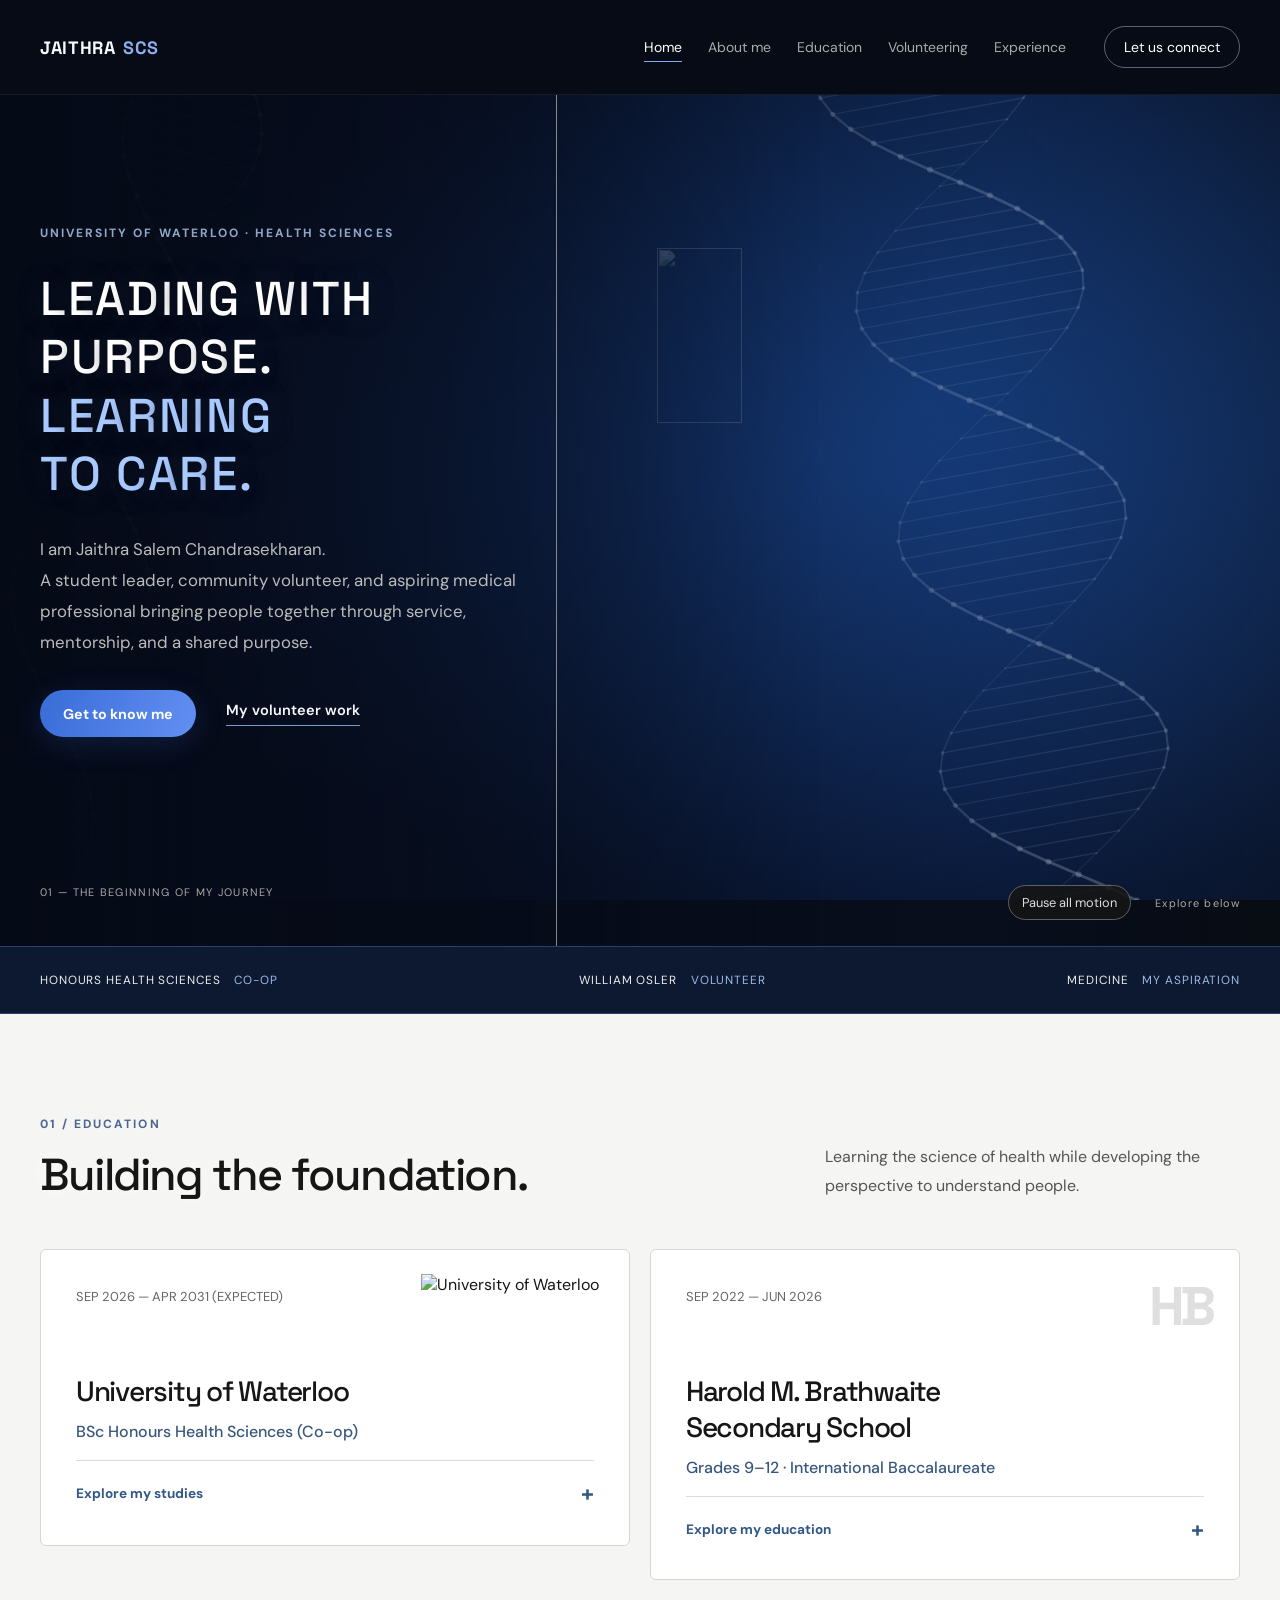
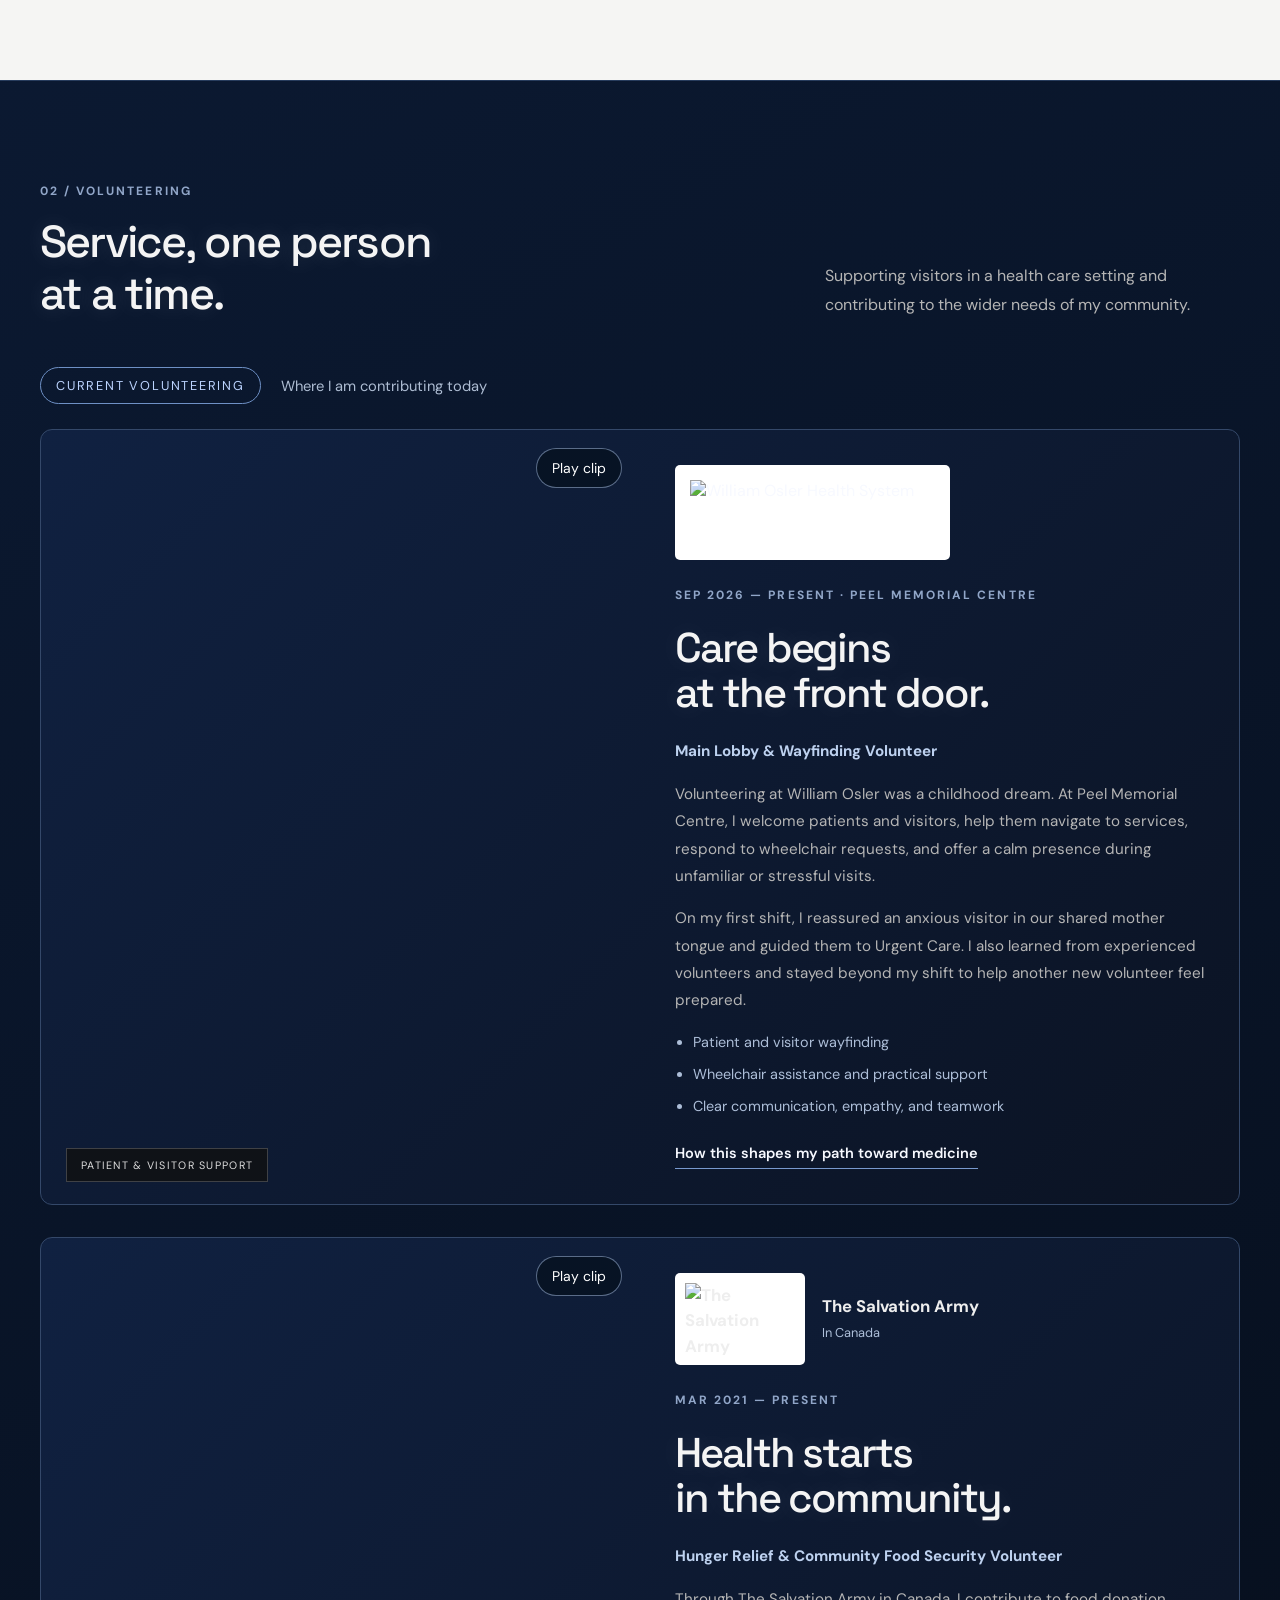
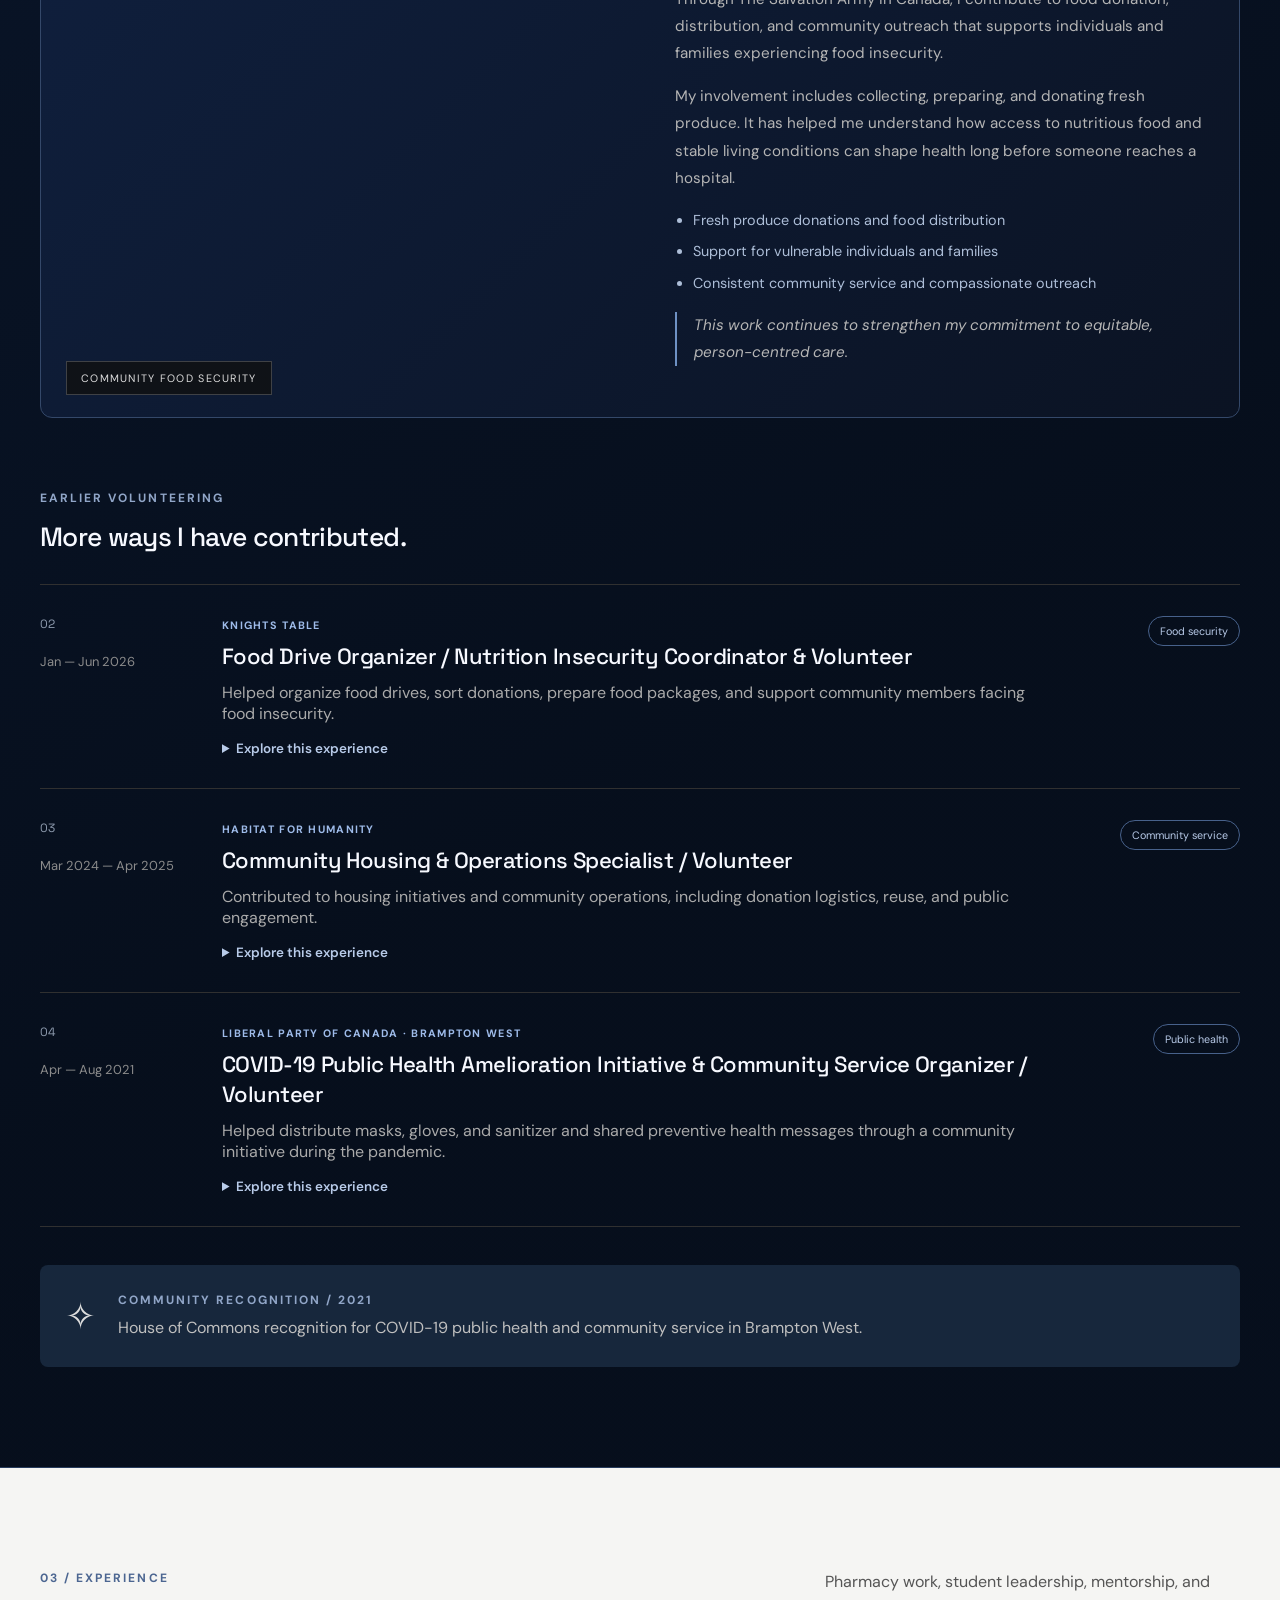
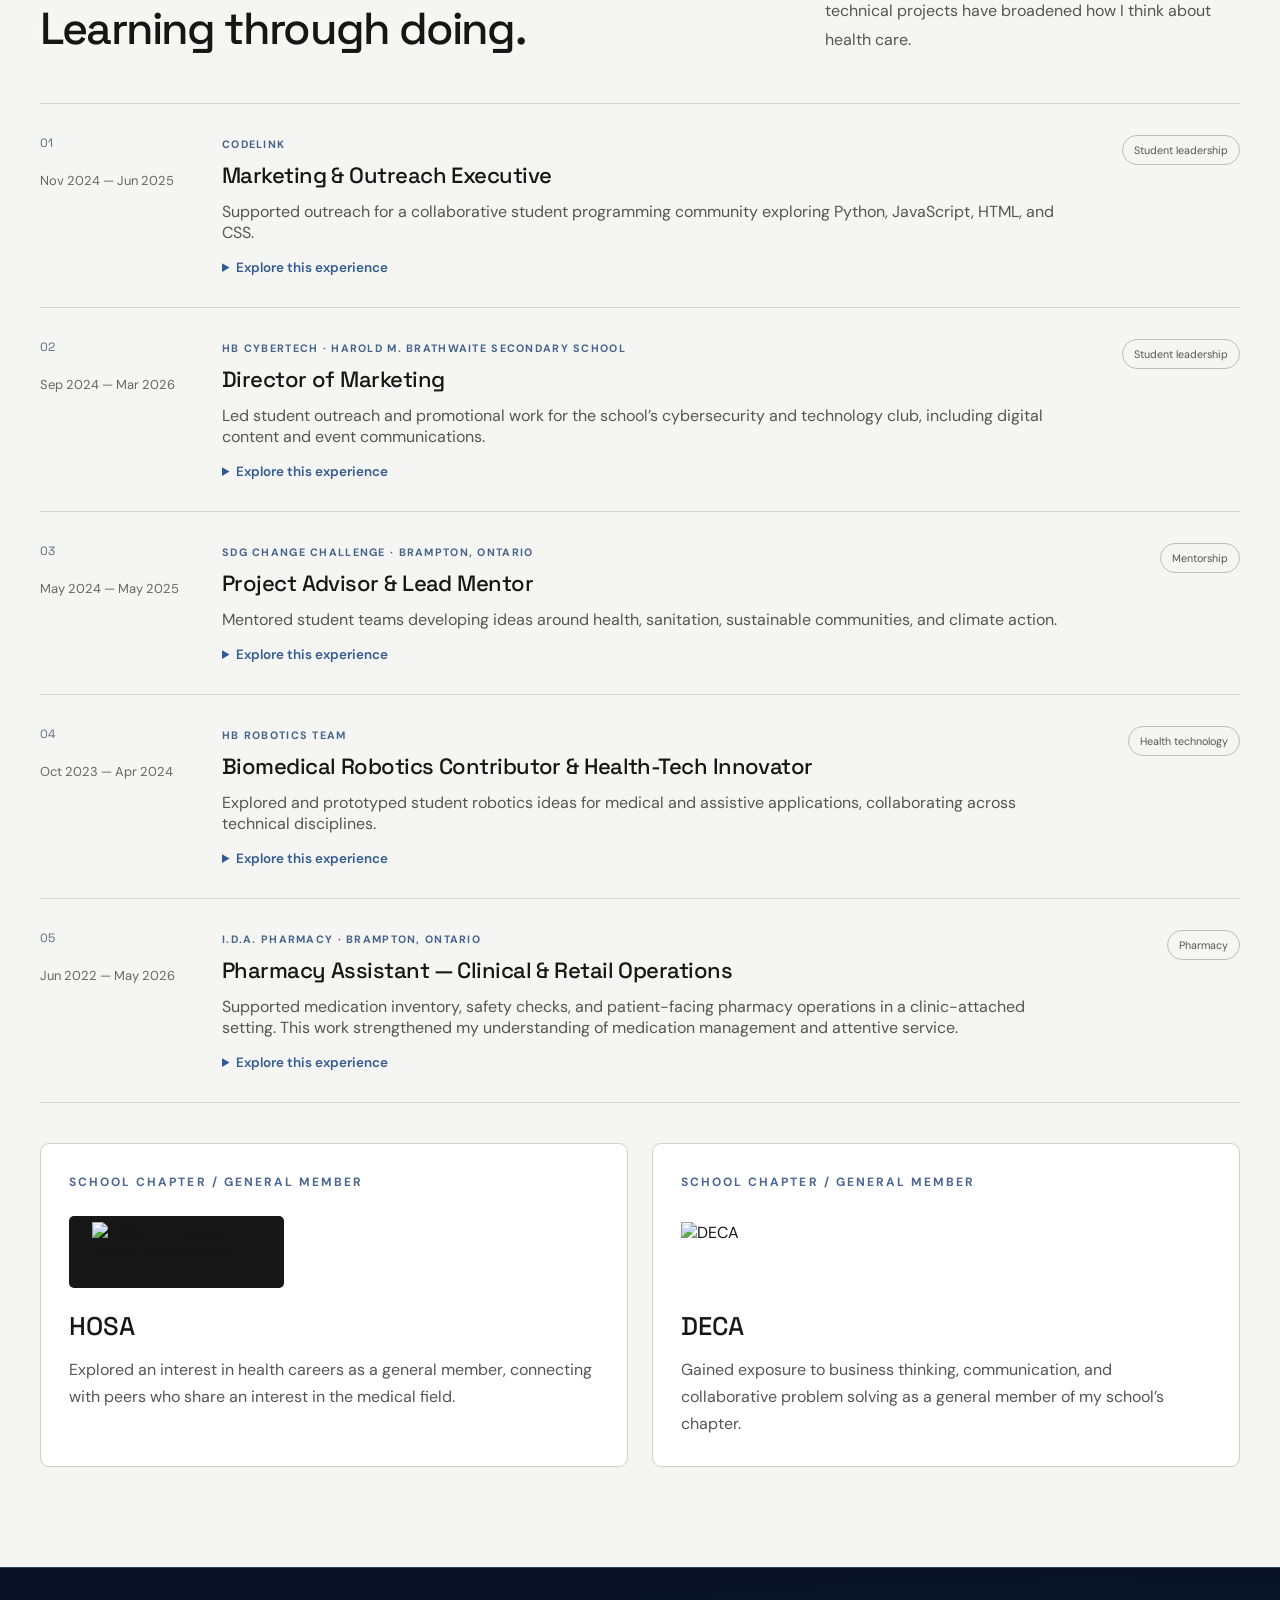
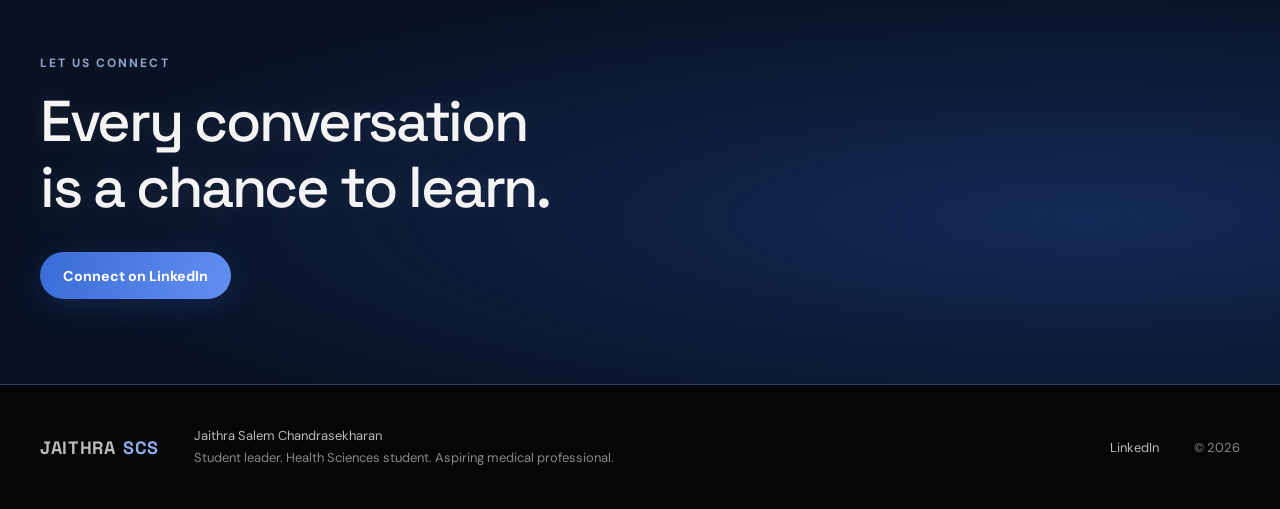
==== index.html @ be534ac9 "Add files via upload" ====
<!doctype html><html lang="en"><head><meta charset="utf-8"><meta name="viewport" content="width=device-width,initial-scale=1"><title>Jaithra Salem Chandrasekharan | A future in medicine</title><meta name="description" content="Explore Jaithra’s education, volunteering, pharmacy work, and journey toward medicine."><link rel="preconnect" href="https://fonts.googleapis.com"><link rel="preconnect" href="https://fonts.gstatic.com" crossorigin><link href="https://fonts.googleapis.com/css2?family=DM+Sans:wght@400;500;600;700&family=Space+Grotesk:wght@400;500;600;700&display=swap" rel="stylesheet"><link rel="stylesheet" href="./styles.css"><link rel="icon" type="image/svg+xml" href="./favicon.svg"><script src="./site.js" defer></script></head><body><header class="header"><div class="shell header-inner"><a class="brand" href="./" aria-label="Jaithra home">JAITHRA <span>SCS</span></a><button class="menu-toggle" aria-label="Open navigation" aria-expanded="false" aria-controls="navigation">Menu</button><nav id="navigation" aria-label="Main navigation"><a aria-current=page href="./">Home</a><a  href="./about/">About me</a><a  href="./#education">Education</a><a  href="./#volunteering">Volunteering</a><a  href="./#experience">Experience</a><a class="nav-contact" href="https://www.linkedin.com/in/jaithra-scs-559229170/" target="_blank" rel="noopener noreferrer">Let us connect</a></nav></div></header>
<canvas class="cinema-canvas" aria-hidden="true"></canvas><main><section class="hero"><div class="medical-float-field" aria-hidden="true"><span class="medical-object med-stethoscope"></span><span class="medical-object med-syringe"></span><span class="medical-object med-heart"></span><span class="medical-object med-scissors"></span></div><div class="protein-field" aria-hidden="true"><img class="protein p1" src="./assets/protein.png" alt=""><img class="protein p2" src="./assets/protein.png" alt=""><img class="protein p3" src="./assets/protein.png" alt=""><img class="protein p4" src="./assets/protein.png" alt=""><img class="protein p5" src="./assets/protein.png" alt=""><img class="protein cell c1" src="./assets/cell.png" alt=""><img class="protein cell c2" src="./assets/cell.png" alt=""><img class="protein small-dna d1" src="./assets/dna.png" alt=""></div><div class="biology-constellation" aria-hidden="true"><img class="bio-cell" src="./assets/cell.png" alt=""><img class="bio-protein" src="./assets/protein.png" alt=""><img class="bio-dna" src="./assets/dna.png" alt=""></div><div class="hero-glow" aria-hidden="true"></div><div class="shell hero-grid"><div class="hero-copy"><p class="eyebrow">UNIVERSITY OF WATERLOO · HEALTH SCIENCES</p><h1 class="type-title">LEADING WITH<br>PURPOSE.<br><span>LEARNING<br>TO CARE.</span></h1><p class="intro">I am Jaithra Salem Chandrasekharan.<br>A student leader, community volunteer, and aspiring medical professional bringing people together through service, mentorship, and a shared purpose.</p><div class="actions"><a class="button primary" href="./about/">Get to know me</a><a class="text-link" href="#volunteering">My volunteer work</a></div></div><div class="hero-image circular-dna"><img src="./assets/dna-ring.png" alt="" aria-hidden="true" width="1536" height="1536"><span class="art-label">THE SCIENCE OF LIFE / THE PURPOSE OF CARE</span></div></div><div class="shell hero-bottom"><span>01 — THE BEGINNING OF MY JOURNEY</span><div class="hero-controls"><button class="motion-toggle" type="button" aria-pressed="false">Pause all motion</button><a href="#education">Explore below</a></div></div></section>
<section class="identity-strip"><div class="shell"><span>HONOURS HEALTH SCIENCES <b>CO-OP</b></span><span>WILLIAM OSLER <b>VOLUNTEER</b></span><span>MEDICINE <b>MY ASPIRATION</b></span></div></section>
<section id="education" class="section light-section"><div class="shell"><div class="section-heading"><div><p class="eyebrow">01 / EDUCATION</p><h2>Building the foundation.</h2></div><p>Learning the science of health while developing the perspective to understand people.</p></div><div class="education-grid">
<details class="education-card education-expand"><summary><span class="date">SEP 2026 — APR 2031 (EXPECTED)</span><span class="organization-logo waterloo-logo"><img src="./assets/waterloo.png" alt="University of Waterloo" width="260" height="80"></span><h3>University of Waterloo</h3><p class="degree">BSc Honours Health Sciences (Co-op)</p><span class="education-prompt">Explore my studies <span aria-hidden="true">+</span></span></summary><div class="education-details"><figure class="study-figure waterloo-study"><img src="./assets/dna.png" alt="Illustrative DNA double helix" loading="lazy"><figcaption>Human biology · Health · Society</figcaption></figure><h4>Understanding health from every angle</h4><p>I am pursuing an interdisciplinary degree focused on human biology, disease mechanisms, and the social determinants of health, with the goal of becoming a physician and health care leader.</p><ul><li><strong>Scientific inquiry:</strong> developing a foundation in anatomy, physiology, and cellular biology.</li><li><strong>Experiential learning:</strong> enrolled in a co-op programme designed to connect classroom learning with practical work experience.</li><li><strong>Public health:</strong> exploring how biology and social conditions intersect, including health inequities and approaches to patient-centred care.</li></ul><p class="education-note">First-year student · Expected completion: April 2031</p></div></details>
<details class="education-card education-expand"><summary><span class="date">SEP 2022 — JUN 2026</span><span class="school-monogram" aria-hidden="true">HB</span><h3>Harold M. Brathwaite<br>Secondary School</h3><p class="degree">Grades 9–12 · International Baccalaureate</p><span class="education-prompt">Explore my education <span aria-hidden="true">+</span></span></summary><div class="education-details"><figure class="study-figure"><img src="./assets/study.png" alt="Illustrative biology study setting with a microscope and notebook" loading="lazy"><figcaption>Academic inquiry · Independent learning</figcaption></figure><h4>A foundation in inquiry and discipline</h4><p>Completed secondary school and the International Baccalaureate programme, balancing a broad academic curriculum with independent research, extracurricular activities, and community involvement.</p><ul><li><strong>Academic rigour:</strong> managed coursework and internal assessments while strengthening time management and organization.</li><li><strong>Independent research:</strong> developed analytical and academic writing skills through research projects and the Extended Essay.</li><li><strong>Creativity, Activity, Service:</strong> engaged in CAS activities supporting personal development and community leadership.</li></ul><h4>IB courses</h4><div class="course-tags"><span>English A: Language & Literature HL</span><span>Mathematics AA SL</span><span>Biology SL</span><span>Chemistry HL</span><span>French B SL</span><span>Psychology HL</span></div><h4>Beyond the classroom</h4><p>Table tennis and cross-country; honour roll recognition throughout Grades 9–12. Built communication, collaboration, critical thinking, and leadership skills.</p></div></details>
</div></div></section>
<section id="volunteering" class="section service-section"><div class="shell"><div class="section-heading"><div><p class="eyebrow">02 / VOLUNTEERING</p><h2>Service, one person<br>at a time.</h2></div><p>Supporting visitors in a health care setting and contributing to the wider needs of my community.</p></div><div class="current-volunteering-heading"><span class="current-pill">CURRENT VOLUNTEERING</span><p>Where I am contributing today</p></div>
<article class="service-feature current-feature"><div class="service-image"><video class="volunteer-video" muted loop playsinline preload="none" poster="./assets/medical-still-life.png" aria-label="Looping illustrative stethoscope and notebook motion clip"><source src="./assets/peel-support-loop.mp4" type="video/mp4"></video><button class="video-toggle" type="button" aria-label="Play Peel Memorial Centre illustration" aria-pressed="false">Play clip</button><span class="image-caption">PATIENT & VISITOR SUPPORT</span></div><div class="service-story"><div class="volunteer-brand osler-brand"><img src="./assets/osler.png" alt="William Osler Health System" loading="lazy"></div><p class="eyebrow">SEP 2026 — PRESENT · PEEL MEMORIAL CENTRE</p><h3>Care begins<br>at the front door.</h3><p class="current-role">Main Lobby & Wayfinding Volunteer</p><p>Volunteering at William Osler was a childhood dream. At Peel Memorial Centre, I welcome patients and visitors, help them navigate to services, respond to wheelchair requests, and offer a calm presence during unfamiliar or stressful visits.</p><p>On my first shift, I reassured an anxious visitor in our shared mother tongue and guided them to Urgent Care. I also learned from experienced volunteers and stayed beyond my shift to help another new volunteer feel prepared.</p><ul class="feature-points"><li>Patient and visitor wayfinding</li><li>Wheelchair assistance and practical support</li><li>Clear communication, empathy, and teamwork</li></ul><a class="text-link" href="./about/">How this shapes my path toward medicine</a></div></article>
<article class="service-feature current-feature salvation-feature"><div class="service-image"><video class="volunteer-video" muted loop playsinline preload="none" poster="./assets/food-security.png" aria-label="Looping illustrative fresh produce and food support motion clip"><source src="./assets/food-support-loop.mp4" type="video/mp4"></video><button class="video-toggle" type="button" aria-label="Play Salvation Army illustration" aria-pressed="false">Play clip</button><span class="image-caption">COMMUNITY FOOD SECURITY</span></div><div class="service-story"><div class="volunteer-brand salvation-brand"><img src="./assets/salvation-army.svg" alt="The Salvation Army" loading="lazy"><span>The Salvation Army<br><small>In Canada</small></span></div><p class="eyebrow">MAR 2021 — PRESENT</p><h3>Health starts<br>in the community.</h3><p class="current-role">Hunger Relief & Community Food Security Volunteer</p><p>Through The Salvation Army in Canada, I contribute to food donation, distribution, and community outreach that supports individuals and families experiencing food insecurity.</p><p>My involvement includes collecting, preparing, and donating fresh produce. It has helped me understand how access to nutritious food and stable living conditions can shape health long before someone reaches a hospital.</p><ul class="feature-points"><li>Fresh produce donations and food distribution</li><li>Support for vulnerable individuals and families</li><li>Consistent community service and compassionate outreach</li></ul><p class="service-reflection">This work continues to strengthen my commitment to equitable, person-centred care.</p></div></article>
<div class="earlier-heading"><p class="eyebrow">EARLIER VOLUNTEERING</p><h3>More ways I have contributed.</h3></div><div class="role-list"><article class="role"><div class="role-left"><span class="role-number">02</span><span class="date">Jan — Jun 2026</span></div><div class="role-content"><p class="eyebrow">Knights Table</p><h3>Food Drive Organizer / Nutrition Insecurity Coordinator &amp; Volunteer</h3><p>Helped organize food drives, sort donations, prepare food packages, and support community members facing food insecurity.</p><details class="role-details"><summary>Explore this experience</summary><ul><li>Helped organize local food drives and prepare food packages for community members experiencing food insecurity.</li><li>Sorted donations with attention to food safety and contributed to the distribution of nutritious items.</li><li>Worked with volunteers and staff to support residents with compassion and improve access to essential groceries.</li></ul></details></div><span class="category">Food security</span></article><article class="role"><div class="role-left"><span class="role-number">03</span><span class="date">Mar 2024 — Apr 2025</span></div><div class="role-content"><p class="eyebrow">Habitat for Humanity</p><h3>Community Housing &amp; Operations Specialist / Volunteer</h3><p>Contributed to housing initiatives and community operations, including donation logistics, reuse, and public engagement.</p><details class="role-details"><summary>Explore this experience</summary><ul><li>Supported facility operations by receiving, inspecting, and organizing donated goods.</li><li>Assisted donors, customers, and community members while contributing to a welcoming public environment.</li><li>Helped extend the life of furniture, appliances, and building materials through reuse, while following operational safety practices.</li></ul></details></div><span class="category">Community service</span></article><article class="role"><div class="role-left"><span class="role-number">04</span><span class="date">Apr — Aug 2021</span></div><div class="role-content"><p class="eyebrow">Liberal Party of Canada · Brampton West</p><h3>COVID-19 Public Health Amelioration Initiative &amp; Community Service Organizer / Volunteer</h3><p>Helped distribute masks, gloves, and sanitizer and shared preventive health messages through a community initiative during the pandemic.</p><details class="role-details"><summary>Explore this experience</summary><ul><li>Supported a community initiative associated with the Brampton West constituency office during the pandemic.</li><li>Helped distribute protective supplies and promote messages about hygiene and infection prevention.</li><li>Engaged with residents during outreach activities; this service was recognized through a House of Commons letter.</li></ul></details></div><span class="category">Public health</span></article></div><div class="recognition"><span class="recognition-mark" aria-hidden="true">✧</span><div><p class="eyebrow">COMMUNITY RECOGNITION / 2021</p><p>House of Commons recognition for COVID-19 public health and community service in Brampton West.</p></div></div></div></section>
<section id="experience" class="section light-section"><div class="shell"><div class="section-heading"><div><p class="eyebrow">03 / EXPERIENCE</p><h2>Learning through doing.</h2></div><p>Pharmacy work, student leadership, mentorship, and technical projects have broadened how I think about health care.</p></div><div class="role-list"><article class="role"><div class="role-left"><span class="role-number">01</span><span class="date">Nov 2024 — Jun 2025</span></div><div class="role-content"><p class="eyebrow">CodeLink</p><h3>Marketing &amp; Outreach Executive</h3><p>Supported outreach for a collaborative student programming community exploring Python, JavaScript, HTML, and CSS.</p><details class="role-details"><summary>Explore this experience</summary><ul><li>Supported outreach and promotion for a collaborative school programming community.</li><li>Encouraged participation in a space where students explored Python, JavaScript, HTML, and CSS.</li><li>Practised communicating technical interests clearly and supporting peer participation.</li></ul></details></div><span class="category">Student leadership</span></article><article class="role"><div class="role-left"><span class="role-number">02</span><span class="date">Sep 2024 — Mar 2026</span></div><div class="role-content"><p class="eyebrow">HB CyberTech · Harold M. Brathwaite Secondary School</p><h3>Director of Marketing</h3><p>Led student outreach and promotional work for the school’s cybersecurity and technology club, including digital content and event communications.</p><details class="role-details"><summary>Explore this experience</summary><ul><li>Led a student marketing team promoting the club’s events, activities, and cybersecurity interests.</li><li>Reviewed and developed digital content, promotional materials, and social media communications.</li><li>Coordinated with fellow executives to align messaging, strengthen club visibility, and encourage student involvement.</li></ul></details></div><span class="category">Student leadership</span></article><article class="role"><div class="role-left"><span class="role-number">03</span><span class="date">May 2024 — May 2025</span></div><div class="role-content"><p class="eyebrow">SDG Change Challenge · Brampton, Ontario</p><h3>Project Advisor &amp; Lead Mentor</h3><p>Mentored student teams developing ideas around health, sanitation, sustainable communities, and climate action.</p><details class="role-details"><summary>Explore this experience</summary><ul><li>Guided student teams through brainstorming, problem solving, and the development of feasible solutions.</li><li>Connected projects to Sustainable Development Goals 3, 6, 11, and 13: health, sanitation, sustainable communities, and climate action.</li><li>Supported collaboration, encouraged teams to consider different perspectives, and helped maintain progress through the challenge.</li></ul></details></div><span class="category">Mentorship</span></article><article class="role"><div class="role-left"><span class="role-number">04</span><span class="date">Oct 2023 — Apr 2024</span></div><div class="role-content"><p class="eyebrow">HB Robotics Team</p><h3>Biomedical Robotics Contributor &amp; Health-Tech Innovator</h3><p>Explored and prototyped student robotics ideas for medical and assistive applications, collaborating across technical disciplines.</p><details class="role-details"><summary>Explore this experience</summary><ul><li>Proposed student project ideas involving medication dispensing, remote monitoring, and assistive robotics.</li><li>Contributed to the assembly, programming, testing, and troubleshooting of adaptable robotic prototypes.</li><li>Collaborated across hardware and software work while exploring how design choices could respond to human needs.</li></ul></details></div><span class="category">Health technology</span></article><article class="role"><div class="role-left"><span class="role-number">05</span><span class="date">Jun 2022 — May 2026</span></div><div class="role-content"><p class="eyebrow">I.D.A. Pharmacy · Brampton, Ontario</p><h3>Pharmacy Assistant — Clinical &amp; Retail Operations</h3><p>Supported medication inventory, safety checks, and patient-facing pharmacy operations in a clinic-attached setting. This work strengthened my understanding of medication management and attentive service.</p><details class="role-details"><summary>Explore this experience</summary><ul><li>Assisted with incoming medication shipments, inventory organization, and checks for expired products.</li><li>Supported the pharmacist and day-to-day operations, developing familiarity with medication management in a clinic-attached pharmacy.</li><li>Practised attentive, professional communication while helping maintain an organized environment for patients and staff.</li></ul></details></div><span class="category">Pharmacy</span></article></div><div class="memberships"><article><p class="eyebrow">SCHOOL CHAPTER / GENERAL MEMBER</p><a class="organization-logo hosa-logo" href="https://hosa.org/" target="_blank" rel="noopener noreferrer"><img src="./assets/hosa.png" alt="HOSA — Future Health Professionals" width="268" height="93" loading="lazy"></a><h3>HOSA</h3><p>Explored an interest in health careers as a general member, connecting with peers who share an interest in the medical field.</p></article><article><p class="eyebrow">SCHOOL CHAPTER / GENERAL MEMBER</p><a class="organization-logo deca-logo" href="https://www.deca.org/" target="_blank" rel="noopener noreferrer"><img src="./assets/deca.svg" alt="DECA" width="170" height="85" loading="lazy"></a><h3>DECA</h3><p>Gained exposure to business thinking, communication, and collaborative problem solving as a general member of my school’s chapter.</p></article></div></div></section>
<section class="connect"><div class="shell"><p class="eyebrow">LET US CONNECT</p><h2>Every conversation<br>is a chance to learn.</h2><a class="button primary" href="https://www.linkedin.com/in/jaithra-scs-559229170/" target="_blank" rel="noopener noreferrer">Connect on LinkedIn</a></div></section></main><footer class="shell footer"><a class="brand" href="./">JAITHRA <span>SCS</span></a><p>Jaithra Salem Chandrasekharan<br><span>Student leader. Health Sciences student. Aspiring medical professional.</span></p><a href="https://www.linkedin.com/in/jaithra-scs-559229170/" target="_blank" rel="noopener noreferrer">LinkedIn</a><span class="copyright">© 2026</span></footer></body></html>
---- styles.css ----
:root{font-family:'DM Sans',sans-serif;color:#f7f9ff;background:#050609;scroll-behavior:smooth;--blue:#6e9fff;--muted:#a3acc0;--line:#262d40}*{box-sizing:border-box}body{margin:0;min-width:320px}a{color:inherit;text-decoration:none}button{font:inherit}img{display:block;max-width:100%;height:auto}h1,h2,h3,.brand{font-family:'Space Grotesk',sans-serif}h1,h2,h3,p{margin-top:0}button,a{-webkit-tap-highlight-color:transparent}a:focus-visible,button:focus-visible{outline:3px solid #90b8ff;outline-offset:6px}.shell{width:min(1230px,calc(100% - 80px));margin:auto}.header{position:relative;z-index:20;background:#050609;border-bottom:1px solid #ffffff10}.header-inner{height:94px;display:flex;align-items:center;justify-content:space-between;gap:24px}.brand{font-size:1.12rem;font-weight:700;letter-spacing:.035em;white-space:nowrap}.brand span{color:#759fff;margin-left:7px}.header nav{display:flex;align-items:center;gap:26px;font-size:.875rem;color:#adb4c7}.header nav a{transition:color .2s}.header nav a:hover,.header nav a[aria-current]{color:#fff}.header nav a[aria-current]{text-decoration:underline;text-decoration-color:#688eff;text-underline-offset:9px}.nav-contact{color:#fff!important;border:1px solid #586278;border-radius:99px;padding:11px 19px;margin-left:12px}.menu-toggle{display:none;color:#fff;background:transparent;border:1px solid #586278;border-radius:5px;padding:8px 12px}.hero{position:relative;isolation:isolate;background:linear-gradient(112deg,#05060b,#080d25 63%,#05060a);overflow:hidden}.hero-glow{position:absolute;inset:0;z-index:-1;background:radial-gradient(ellipse at 73% 50%,#1e42be55,transparent 52%)}.hero-grid{display:grid;grid-template-columns:1.05fr .95fr;min-height:740px;align-items:center}.hero-copy{z-index:2;padding:70px 0}.eyebrow{font-size:.75rem;letter-spacing:.17em;line-height:1.7;color:#83aaff;font-weight:700;text-transform:uppercase}.hero h1{font-size:clamp(2.7rem,4.2vw,4.4rem);font-weight:500;line-height:1.2;letter-spacing:.075em;margin:27px 0}.hero h1 span{color:#86aaff}.intro{color:#b8bfd0;line-height:1.85;font-size:1.05rem;max-width:480px;margin-bottom:32px}.actions{display:flex;align-items:center;gap:30px;flex-wrap:wrap}.button{display:inline-flex;justify-content:center;align-items:center;min-height:47px;padding:0 23px;border-radius:999px;font-size:.89rem;font-weight:700}.primary{color:#fff;background:linear-gradient(110deg,#345acb,#527efa);box-shadow:0 8px 35px #426ae82c}.primary:hover{background:linear-gradient(110deg,#527be6,#759aff)}.text-link{display:inline-block;font-size:.91rem;font-weight:600;border-bottom:1px solid #8095bd;padding-bottom:5px}.text-link:hover{color:#88aeff}.hero-image{position:relative;height:710px;align-self:end}.hero-image img{position:absolute;max-width:none;width:540px;height:720px;object-fit:contain;left:-25px;top:-18px;filter:drop-shadow(0 18px 40px #090d36)}.art-label{position:absolute;bottom:24px;left:0;right:0;text-align:center;letter-spacing:.22em;font-size:.63rem;color:#9dacce}.hero-bottom{display:flex;justify-content:space-between;padding:20px 0 26px;color:#76809a;font-size:.68rem;letter-spacing:.12em}.identity-strip{border-block:1px solid #263353;background:#091021}.identity-strip .shell{display:flex;justify-content:space-between;gap:22px;padding:25px 0;flex-wrap:wrap}.identity-strip span{color:#d9e3ff;font-size:.74rem;letter-spacing:.075em}.identity-strip b{font-weight:400;color:#7c9ed8;margin-left:10px}.section{padding:100px 0;scroll-margin-top:20px}.section-heading{display:flex;align-items:end;justify-content:space-between;gap:50px;margin-bottom:48px}.section-heading h2,h2{font-size:clamp(2.2rem,3.5vw,3.5rem);font-weight:500;line-height:1.15;letter-spacing:-.04em;margin:15px 0 0}.section-heading>p{max-width:415px;color:var(--muted);line-height:1.8;margin:0}.education-grid{display:grid;grid-template-columns:1fr 1fr;gap:20px}.education-card{position:relative;overflow:hidden;padding:35px;border:1px solid #2b354c;background:radial-gradient(circle at 100% 0,#18356a55,transparent 70%),#090c13;border-radius:10px;min-height:300px}.date{font-size:.81rem;color:#8d9fbe;line-height:1.7}.school-monogram{position:absolute;top:21px;right:27px;font-family:'Space Grotesk';font-size:3.4rem;font-weight:700;color:#688ccc26;letter-spacing:-.08em}.education-card h3{font-size:1.75rem;letter-spacing:-.045em;font-weight:500;margin:50px 0 12px}.education-card .degree{color:#91b5fb;font-weight:500;margin-bottom:12px}.education-card p:last-child{color:var(--muted);line-height:1.7;margin:0}.service-section{background:linear-gradient(145deg,#0a1121,#05070e 70%);border-block:1px solid #222c42}.service-feature{display:grid;grid-template-columns:1fr 1fr;border:1px solid #2b3a58;border-radius:12px;overflow:hidden;background:#0b1120;margin-bottom:50px}.service-image{position:relative;min-height:445px}.service-image img{position:absolute;width:100%;height:100%;object-fit:cover}.image-caption{position:absolute;bottom:22px;left:25px;padding:9px 14px;border:1px solid #97b9f551;background:#071126bf;color:#c8d9f7;letter-spacing:.12em;font-size:.67rem;backdrop-filter:blur(8px)}.service-story{padding:40px}.service-story h3{font-size:2.6rem;letter-spacing:-.05em;font-weight:500;line-height:1.1;margin:19px 0 22px}.service-story>p:not(.eyebrow){color:#aebad1;line-height:1.8;font-size:.95rem}.service-story .text-link{margin-top:10px}.role-list{border-top:1px solid var(--line)}.role{display:grid;grid-template-columns:150px 1fr 150px;gap:32px;padding:31px 0;border-bottom:1px solid var(--line)}.role-left{display:flex;flex-direction:column;gap:19px}.role-number{font-size:.75rem;color:#5679b9;font-family:'Space Grotesk'}.role h3{font-size:1.38rem;line-height:1.35;font-weight:500;letter-spacing:-.025em;margin:8px 0 10px}.role-content .eyebrow{font-size:.67rem;letter-spacing:.12em;margin-bottom:6px}.role-content>p:last-child{color:#a3b0c7;line-height:1.75;font-size:.95rem;margin:0}.category{justify-self:end;align-self:start;max-width:150px;border:1px solid #354463;border-radius:30px;padding:6px 11px;font-size:.67rem;line-height:1.5;color:#a9c4ee;text-align:center}.recognition{display:flex;gap:22px;align-items:center;margin-top:38px;padding:25px;background:#14243e66;border-radius:8px}.recognition-mark{font-size:2.3rem;color:#91b7fa}.recognition p:last-child{color:#b8c9e4;line-height:1.65;margin:0}.recognition .eyebrow{margin:0 0 5px}.memberships{display:grid;grid-template-columns:1fr 1fr;gap:24px;margin-top:40px}.memberships article{border:1px solid #28344b;padding:28px;border-radius:9px;background:linear-gradient(135deg,#10192b,#080c15)}.memberships h3{font-size:1.6rem;font-weight:500;margin:14px 0}.memberships p:last-child{color:#a9b7ce;line-height:1.7;margin:0}.connect{padding:85px 0;background:radial-gradient(ellipse at 86% 65%,#21458855,transparent 60%),linear-gradient(125deg,#0b1329,#071020);border-block:1px solid #2c3b58}.connect h2{font-size:clamp(2.4rem,4.5vw,4.2rem);margin-bottom:32px}.footer{display:flex;gap:35px;align-items:center;padding:40px 0;color:#c0cce0;font-size:.81rem}.footer p{line-height:1.7;margin:0;flex:1}.footer p span{color:#778aa9}.copyright{color:#778aa9}.about-hero{position:relative;isolation:isolate;overflow:hidden;background:#050916;min-height:740px}.about-intro{position:relative;z-index:2;padding-top:110px;padding-bottom:90px}.about-intro h1{font-size:clamp(3.4rem,6vw,6.1rem);font-weight:500;line-height:1.06;letter-spacing:-.055em;margin:26px 0}.about-intro h1 span{color:#87abff}.about-intro>p:not(.eyebrow){color:#bac8df;max-width:580px;font-size:1.08rem;line-height:1.8}.motion-background{position:absolute;inset:0;z-index:-1;overflow:hidden}.moving-sculpture{position:absolute;right:4%;top:-45px;width:580px;height:860px;object-fit:contain;opacity:.75;animation:float 15s ease-in-out infinite}.ambient{position:absolute;filter:blur(75px);width:550px;height:550px;border-radius:50%;opacity:.6;background:#1847b6}.ambient-one{right:10%;top:5%;animation:drift 20s ease-in-out infinite alternate}.ambient-two{left:-20%;bottom:-50%;background:#173066;animation:drift 25s ease-in-out infinite alternate-reverse}.motion-toggle{color:#b6c9ef;background:#07112dbd;border:1px solid #45669f;border-radius:99px;padding:10px 17px;font-size:.8rem;margin-top:18px;cursor:pointer}.motion-paused .motion-background *{animation-play-state:paused!important}.story-layout{display:grid;grid-template-columns:1fr 1.15fr;gap:70px}.story-copy p{color:#b3bfd3;line-height:1.95;font-size:1.05rem}.story-copy .story-emphasis{font-size:1.24rem;color:#a8c6ff;border-left:2px solid #5c8afa;padding-left:23px;margin-top:30px}.values{background:#0a101d;border-top:1px solid #263047}.value-grid{display:grid;grid-template-columns:repeat(3,1fr);gap:30px}.value-grid article{border-top:1px solid #5374af;padding-top:24px}.value-grid span{color:#749add;font-size:.8rem}.value-grid h3{font-weight:500;font-size:1.7rem;letter-spacing:-.04em;margin:30px 0 15px}.value-grid p{color:#a1b0c7;line-height:1.75;margin:0}@keyframes float{0%,100%{transform:translateY(0) rotate(-4deg)}50%{transform:translateY(30px) rotate(4deg)}}@keyframes drift{0%{transform:translate(-80px,-40px) scale(.95)}100%{transform:translate(100px,80px) scale(1.15)}}@media(min-width:1600px){.hero-grid{min-height:790px}}@media(max-width:1100px){.shell{width:calc(100% - 48px)}.header nav{gap:16px;font-size:.8rem}.nav-contact{margin-left:0;padding:10px 13px}.hero h1{font-size:3.1rem;letter-spacing:.055em}.hero-image img{left:-30px;width:480px}.role{grid-template-columns:125px 1fr 125px;gap:22px}.moving-sculpture{right:-100px;opacity:.45}.service-story{padding:30px}}@media(max-width:800px){.header-inner{height:75px}.menu-toggle{display:block}.header nav{display:none;position:absolute;left:0;right:0;top:75px;flex-direction:column;align-items:stretch;background:#090f1d;padding:22px 25px;border-bottom:1px solid #344a70;gap:0}.header nav.open{display:flex}.header nav a{padding:13px;font-size:1rem}.header nav .nav-contact{margin-top:9px;text-align:center}.hero-grid{grid-template-columns:1fr 0.8fr;min-height:650px}.hero h1{font-size:2.55rem;letter-spacing:.015em}.hero-copy{padding:60px 0}.hero-image{height:600px;opacity:.82}.hero-image img{width:390px;height:620px;left:-38px;top:0}.art-label{display:none}.hero{overflow:hidden}.intro{font-size:.95rem}.identity-strip .shell{justify-content:flex-start;gap:13px 25px}.identity-strip span{font-size:.66rem}.section{padding:70px 0}.section-heading{display:block}.section-heading>p{margin-top:22px;max-width:600px}.service-feature{grid-template-columns:1fr}.service-image{min-height:330px}.education-card{padding:26px}.education-card h3{font-size:1.45rem}.role{grid-template-columns:105px 1fr;gap:20px}.category{grid-column:2;justify-self:start;margin-top:-8px}.role h3{font-size:1.2rem}.role-content .eyebrow{font-size:.69rem}.footer{flex-wrap:wrap;gap:20px}.footer p{flex-basis:60%}.about-intro h1{font-size:4.1rem}.about-intro{padding-top:85px}.about-intro>p:not(.eyebrow){max-width:480px}.story-layout{grid-template-columns:1fr;gap:35px}.value-grid{gap:23px}.value-grid h3{font-size:1.5rem}}@media(max-width:540px){.shell{width:calc(100% - 36px)}.hero-grid{display:block;min-height:0}.hero-copy{padding:55px 0 0}.hero h1{font-size:2.35rem;letter-spacing:.025em;line-height:1.22}.hero-image{height:380px;margin-top:15px}.hero-image img{width:100%;height:400px;left:0;top:0;object-position:center}.hero-bottom{font-size:.58rem;gap:20px}.hero-bottom span{max-width:200px}.education-grid,.memberships,.value-grid{grid-template-columns:1fr}.education-card{min-height:275px}.section-heading h2,h2{font-size:2.2rem}.role{grid-template-columns:1fr;gap:15px}.role-left{flex-direction:row;gap:18px}.category{grid-column:1;margin:0}.role-content .eyebrow{font-size:.7rem}.service-story{padding:25px}.service-story h3{font-size:2.3rem}.service-image{min-height:260px}.recognition{padding:20px;gap:16px}.footer{padding:30px 0}.footer p{flex-basis:100%;order:4}.about-intro h1{font-size:3rem}.about-intro{padding-top:65px;padding-bottom:70px}.about-intro>p:not(.eyebrow){font-size:1rem}.about-hero{min-height:690px}.moving-sculpture{width:450px;right:-200px;top:0;opacity:.26}.about-intro .eyebrow{font-size:.65rem;max-width:290px}.connect{padding:65px 0}.connect h2{font-size:2.5rem}.value-grid article{padding-bottom:18px}.eyebrow{font-size:.69rem}.actions{gap:22px}}
@media(prefers-reduced-motion:reduce){:root{scroll-behavior:auto}*,*:before,*:after{animation:none!important;transition:none!important}.motion-toggle{display:none}}
/* Cinematic motion: continuous abstract depth, fluid light, floating sculpture. */
.cinema-canvas{position:fixed;inset:0;width:100%;height:100%;z-index:0;pointer-events:none;background:#03050d}main,.footer{position:relative;z-index:1}.hero{background:linear-gradient(90deg,#03050cda,#080d2522 80%)}.hero-glow{background:radial-gradient(ellipse at 74% 43%,#15378133,transparent 55%);animation:cinema-glow 17s ease-in-out infinite alternate}.hero-image img{animation:sculpture-drift 18s ease-in-out infinite;transform-origin:50% 60%}.hero-image:after{content:"";position:absolute;inset:0;background:linear-gradient(125deg,transparent 30%,#88aaff0d 48%,transparent 64%);mix-blend-mode:screen;animation:light-sweep 12s ease-in-out infinite}.hero-controls{display:flex;align-items:center;gap:24px}.hero-controls .motion-toggle{margin:0;background:#050d21d6;color:#a9bce3;padding:8px 13px;letter-spacing:0;text-transform:none}.section{background-color:#05070cea}.service-section{background:linear-gradient(145deg,#0a1121ed,#05070ee6 70%)}.about-hero{background:#05091660}.about-story{background:#05070cef}.values{background:#0a101de8}.connect{background:radial-gradient(ellipse at 86% 65%,#21458855,transparent 60%),linear-gradient(125deg,#0b1329e6,#071020c9)}.footer{background:#050609}.type-char{opacity:0;transition:opacity .09s linear}.type-char.revealed{opacity:1}.type-char.typing-cursor{position:relative}.type-char.typing-cursor:after{content:"";position:absolute;height:.85em;top:.13em;width:2px;right:-.1em;background:#a2c6ff;box-shadow:0 0 12px #70a9ff}.motion-paused *, .motion-paused *:before,.motion-paused *:after{animation-play-state:paused!important}.about-page .moving-sculpture{animation:sculpture-drift 20s ease-in-out infinite}.motion-background{opacity:.9}.footer .brand{flex-shrink:0}@keyframes sculpture-drift{0%,100%{transform:translate(0,0) rotate(-5deg) scale(.98)}40%{transform:translate(12px,-20px) rotate(3deg) scale(1.025)}70%{transform:translate(-8px,10px) rotate(0deg) scale(1)}}@keyframes cinema-glow{from{transform:scale(1) translate(0,0);opacity:.6}to{transform:scale(1.25) translate(-3%,4%);opacity:1}}@keyframes light-sweep{0%,100%{transform:translateX(-12%);opacity:.2}50%{transform:translateX(12%);opacity:.7}}@media(max-width:540px){.hero-bottom{align-items:center}.hero-controls{flex-direction:column;align-items:end;gap:10px}.hero-controls .motion-toggle{font-size:.66rem;padding:7px 10px}.hero-image img{animation-duration:22s}}@media(prefers-reduced-motion:reduce){.type-char{opacity:1}.type-char.typing-cursor:after{display:none}.hero-image img,.hero-glow,.moving-sculpture{animation:none!important}.cinema-canvas{opacity:.55}.motion-toggle{display:none}}
.type-title .type-char{color:inherit}
/* Molecular edition: monochrome surfaces with a few blue accents. */
:root{background:#060606;--muted:#aaa;--line:#303030;--blue:#648ee6}body,.header{background:#060606}.header nav{color:#aaa}.header nav a[aria-current]{text-decoration-color:#7898ce}.brand span{color:#cbd1da}.hero{background:linear-gradient(90deg,#050505ee,#06060622 85%)}.hero-glow{background:radial-gradient(ellipse at 72% 40%,#ffffff13,transparent 55%)}.hero h1 span,.about-intro h1 span{color:#f5f5f5}.hero h1,.about-intro h1{color:#fff;text-shadow:0 0 20px #ffffff24,0 0 55px #c0d7ff18}.hero-image img{filter:drop-shadow(0 0 24px #d0ddff15);width:500px;left:15px}.hero-image:after{display:none}.art-label{color:#aaa}.eyebrow{color:#91a6c8}.intro{color:#bcbcbc}.hero-bottom{color:#aaa}.primary{background:#efefef;color:#111;box-shadow:0 4px 25px #ffffff18}.primary:hover{background:#fff}.text-link{border-color:#7899ce}.identity-strip{background:#111;border-color:#303030}.identity-strip span{color:#eee}.identity-strip b{color:#8b9fbf}.section{background:#090909ed}.light-section{background:#f5f5f3!important;color:#161616;--line:#d5d5d2}.light-section .section-heading>p{color:#555}.light-section .eyebrow{color:#4c6691}.light-section h2{text-shadow:0 0 22px #ffffffbb}.education-card{background:#fff;border-color:#d6d6d3;border-radius:6px}.education-card .degree{color:#38577d}.education-card p:last-child{color:#606060}.school-monogram{color:#1112}.education-card h3{margin-top:55px}.organization-logo{display:inline-flex;align-items:center;justify-content:center}.waterloo-logo{position:absolute;right:28px;top:24px;width:180px;height:55px}.waterloo-logo img{width:100%;height:auto;object-fit:contain}.date{color:#8b8b8b}.light-section .date{color:#666}.service-section{background:linear-gradient(145deg,#141414ed,#070707ed 70%);border-color:#333}.section-heading>p,.service-story>p:not(.eyebrow){color:#b5b5b5}.service-feature{background:#111;border-color:#333}.service-image img{filter:grayscale(.92)}.service-story h3,.connect h2{color:#f4f4f4;text-shadow:0 0 24px #ffffff1b}.image-caption{background:#111c;border-color:#fff3;color:#ddd}.role-content>p:last-child,.role-content>p{color:#aaa}.light-section .role-content>p{color:#555}.light-section .role-content .eyebrow{color:#46638b}.role-number{color:#8f9caf}.light-section .role-number{color:#5b6b81}.category{border-color:#484848;color:#bbb}.light-section .category{border-color:#bcbcbc;color:#555}.role-details{margin-top:16px}.role-details summary{cursor:pointer;display:list-item;color:#b8cbe9;font-size:.84rem;font-weight:600;list-style-position:inside}.role-details summary:hover{color:#fff}.role-details ul{color:#aaa;line-height:1.8;font-size:.94rem;padding-left:20px;margin:15px 0 0}.role-details li+li{margin-top:10px}.light-section .role-details summary{color:#325b91}.light-section .role-details summary:hover{color:#111}.light-section .role-details ul{color:#535353}.recognition{background:#1b1b1b}.recognition p:last-child{color:#bfbfbf}.recognition-mark{color:#ddd}.memberships article{background:#fff;border-color:#d0d0d0;color:#171717}.memberships p:last-child{color:#555}.memberships .organization-logo{height:72px;margin:12px 0 8px}.hosa-logo{background:#171717;padding:15px 22px;border-radius:5px;width:215px}.hosa-logo img{width:170px;height:auto}.deca-logo{width:180px;justify-content:flex-start}.deca-logo img{height:60px;width:auto;max-width:180px}.connect{background:radial-gradient(ellipse at 80% 50%,#26262666,transparent 70%),#090909c9;border-color:#333}.footer{background:#060606;color:#bbb}.footer p span,.copyright{color:#888}.about-hero{background:#06060666}.ambient{background:#bbb;opacity:.08}.ambient-two{background:#77869e}.moving-sculpture{filter:drop-shadow(0 0 20px #ddd1)}.about-intro>p:not(.eyebrow){color:#bbb}.motion-toggle,.hero-controls .motion-toggle{background:#151515dc;border-color:#606060;color:#ddd}.story-copy p{color:#555}.story-copy .story-emphasis{color:#284265;border-color:#7592bb}.values{background:#111e;border-color:#333}.value-grid article{border-color:#666}.value-grid h3{color:#eee}.value-grid p{color:#aaa}.value-grid span{color:#aaa}.protein-field{position:fixed;inset:0;z-index:0;pointer-events:none;overflow:hidden}.protein{position:absolute;width:160px;opacity:.12;filter:grayscale(.85);animation:protein-drift 26s ease-in-out infinite alternate}.p1{top:10%;left:4%;width:120px;animation-delay:-7s}.p2{top:61%;right:5%;width:200px;animation-duration:34s;animation-delay:-13s}.p3{top:70%;left:26%;width:95px;animation-duration:29s;animation-delay:-20s}@keyframes protein-drift{0%{transform:translate(-20px,45px) rotate(-24deg)}50%{transform:translate(25px,-10px) rotate(8deg)}100%{transform:translate(-10px,-80px) rotate(30deg)}}@media(max-width:1100px){.waterloo-logo{width:145px;right:20px;top:42px}.education-card h3{margin-top:75px}}@media(max-width:800px){.hero-image img{width:370px;left:-25px}.protein{opacity:.085}.p2{width:140px}}@media(max-width:540px){.hero-image img{width:100%;left:0}.waterloo-logo{top:48px;width:160px}.education-card h3{margin-top:75px}.role-details summary{font-size:.9rem}.protein.p3{display:none}}
.section:not(.light-section) h2{color:#f4f4f4;text-shadow:0 0 22px #ffffff20}.role-details summary:focus-visible{outline:2px solid #7f9dc7;outline-offset:5px}
/* Leadership edition: stronger cobalt depth and a richer molecular field. */
.brand span{margin-left:2px;color:#8eaff0}.header{background:#060b15}.header nav a[aria-current]{text-decoration-color:#80a9ff}.hero{background:linear-gradient(90deg,#060b18ed,#0d255a44 78%,#14356622)}.hero-glow{background:radial-gradient(ellipse at 70% 45%,#225bbe44,transparent 65%)}.hero .hero-copy{position:relative;z-index:3}.hero h1{font-size:clamp(2.55rem,3.7vw,3.9rem);letter-spacing:.035em;line-height:1.23;min-height:5em}.headline-row{display:block;color:inherit!important}.hero h1 .headline-accent,.about-intro h1 .headline-accent{color:#a9caff!important}.about-intro h1{min-height:4.25em}.primary{background:linear-gradient(110deg,#396cd7,#638ff2);color:#fff;box-shadow:0 7px 30px #396eea30}.primary:hover{background:linear-gradient(110deg,#547ee0,#83a8ff)}.identity-strip{background:#0c1930;border-color:#29416b}.identity-strip b{color:#9db9e8}.service-section{background:linear-gradient(150deg,#0c1b35ed,#07101fe9 72%);border-color:#273c5d}.service-feature{background:linear-gradient(135deg,#102141,#0b1323);border-color:#344869}.role-content .eyebrow{color:#9ebbe9}.category{border-color:#47618b;color:#b9cbe9}.recognition{background:#17273c}.about-hero{background:linear-gradient(100deg,#060d1dd9,#0d285540)}.ambient{background:#3679ff;opacity:.18}.ambient-two{background:#294a91;opacity:.15}.connect{background:radial-gradient(ellipse at 85% 60%,#284ea566,transparent 70%),#09162ccf;border-color:#2a4167}.values{background:#0d182be8;border-color:#33435d}.hero-image img{filter:drop-shadow(0 0 25px #568bfb24)}.biology-constellation{position:absolute;inset:0;z-index:1;pointer-events:none;overflow:hidden}.biology-constellation img{position:absolute;object-fit:contain;filter:drop-shadow(0 0 16px #99c6ff24);animation:biological-orbit 28s ease-in-out infinite alternate}.bio-cell{width:140px;top:9%;right:4%;opacity:.68}.bio-protein{width:125px;bottom:12%;right:1%;opacity:.65;animation-delay:-14s!important}.bio-dna{width:85px;height:175px;top:18%;right:42%;opacity:.2;animation-delay:-8s!important}.protein-field .protein{opacity:.16}.protein-field .p4{left:9%;top:49%;width:90px;animation-delay:-19s;animation-duration:33s}.protein-field .p5{right:24%;top:15%;width:65px;animation-delay:-5s;animation-duration:25s}.protein-field .c1{left:62%;top:77%;width:115px;opacity:.2;animation-duration:37s}.protein-field .c2{left:3%;top:28%;width:80px;opacity:.14;animation-delay:-22s}.protein-field .d1{left:47%;top:20%;width:70px;opacity:.13;animation-duration:40s}@keyframes biological-orbit{from{transform:translate(0,0) rotate(-12deg)}to{transform:translate(-25px,30px) rotate(18deg)}}@media(max-width:800px){.hero h1{font-size:2.4rem;letter-spacing:0;min-height:5.1em}.bio-cell{width:95px;right:2%;top:15%}.bio-dna{right:30%;opacity:.12}.bio-protein{width:90px}.about-intro h1{font-size:3.4rem}.protein-field .p4,.protein-field .p5{opacity:.08}}@media(max-width:540px){.hero h1{font-size:clamp(1.8rem,7.1vw,2.4rem);letter-spacing:0;min-height:5.2em}.biology-constellation .bio-cell{top:auto;bottom:29%;right:8%;width:90px;opacity:.48}.biology-constellation .bio-protein{bottom:8%;right:5%;width:90px}.biology-constellation .bio-dna{top:auto;bottom:17%;left:4%;width:55px;height:140px;opacity:.3}.about-intro h1{font-size:clamp(2.1rem,8vw,3rem)}.protein-field .p4,.protein-field .d1{display:none}}
/* Oversized circular DNA foreground: intentionally extends past the viewport. */
body{overflow-x:clip}.hero{overflow:visible}.hero-grid{position:relative;grid-template-columns:1.05fr .95fr;min-height:770px}.hero .hero-copy{grid-column:1;z-index:4}.hero .hero-image.circular-dna{position:absolute;width:min(112vw,1640px);height:min(112vw,1640px);max-width:none;left:43%;top:50%;transform:translateY(-50%);margin:0;pointer-events:none;z-index:2;opacity:1}.hero .hero-image.circular-dna img{position:absolute;inset:0;width:100%;height:100%;max-width:none;object-fit:contain;filter:drop-shadow(0 0 38px #9bbfff25);animation:dna-orbit 110s linear infinite;transform-origin:50% 50%}.circular-dna .art-label{display:none}.hero .hero-bottom{position:relative;z-index:4}.identity-strip,.light-section{position:relative;z-index:3}.hero-glow{z-index:0}.biology-constellation{z-index:1}.hero:before{content:"";position:absolute;inset:0;pointer-events:none;background:linear-gradient(90deg,#060b18aa 0%,#060b1855 42%,transparent 64%);z-index:3}.hero h1{text-shadow:0 2px 20px #040812,0 0 32px #accaff2b}@keyframes dna-orbit{from{transform:rotate(-12deg)}to{transform:rotate(348deg)}}@media(max-width:1100px){.hero .hero-image.circular-dna{width:125vw;height:125vw;left:42%}.hero-grid{min-height:700px}}@media(max-width:800px){.hero-grid{grid-template-columns:1.2fr .8fr;min-height:680px}.hero .hero-image.circular-dna{width:145vw;height:145vw;left:35%;opacity:.72}.hero:before{background:linear-gradient(90deg,#060b18d9,#060b1866 55%,transparent)}}@media(max-width:540px){.hero-grid{display:block;min-height:890px}.hero .hero-copy{padding-top:55px}.hero .hero-image.circular-dna{width:165vw;height:165vw;left:4%;top:auto;bottom:-45px;transform:none;opacity:.93}.hero:before{background:linear-gradient(180deg,#060b18e6 0%,#060b1880 50%,transparent 74%)}.hero .biology-constellation .bio-cell{bottom:32%}.hero .biology-constellation .bio-protein{bottom:8%}.hero .hero-bottom{padding-top:12px}}@media(prefers-reduced-motion:reduce){.hero .hero-image.circular-dna img{animation:none!important;transform:rotate(-12deg)}}
.education-grid{align-items:start}.education-expand{padding:0;min-height:0;overflow:hidden}.education-expand summary{position:relative;cursor:pointer;list-style:none;padding:35px;min-height:295px}.education-expand summary::-webkit-details-marker{display:none}.education-expand summary:focus-visible{outline:3px solid #638cd2;outline-offset:-5px}.education-expand h3{margin-top:65px}.education-prompt{display:flex;align-items:center;justify-content:space-between;color:#325887;font-size:.85rem;font-weight:700;padding-top:18px;margin-top:18px;border-top:1px solid #d7dde4}.education-prompt>span{font-size:1.4rem;transition:transform .2s}.education-expand[open] .education-prompt>span{transform:rotate(45deg)}.education-details{padding:0 30px 30px;color:#50565e;font-size:.96rem;line-height:1.8;border-top:1px solid #dce1e8}.education-details h4{font-family:'Space Grotesk';font-size:1.2rem;font-weight:600;color:#172c48;line-height:1.35;margin:27px 0 12px}.education-details ul{padding-left:20px}.education-details li+li{margin-top:12px}.education-details .education-note{color:#5b6c80;font-size:.84rem;padding-top:10px}.study-figure{margin:24px 0}.study-figure img{width:100%;height:210px;object-fit:cover;border-radius:5px}.study-figure figcaption{font-size:.72rem;color:#687b91;letter-spacing:.06em;margin-top:8px}.waterloo-study img{object-fit:contain;background:radial-gradient(circle,#263d60,#081224);padding:10px}.course-tags{display:flex;flex-wrap:wrap;gap:7px}.course-tags span{font-size:.75rem;padding:6px 10px;border:1px solid #cbd4e0;border-radius:4px;background:#f4f7fc}.current-volunteering-heading{display:flex;align-items:center;gap:20px;margin:0 0 25px}.current-pill{font-size:.8rem;letter-spacing:.14em;color:#bcd4ff;border:1px solid #6e90c5;border-radius:99px;padding:9px 15px}.current-volunteering-heading p{color:#aebdd3;font-size:.92rem;margin:0}.current-feature{margin-bottom:32px;align-items:stretch}.current-feature .service-image{min-height:500px}.current-feature .service-story{padding:35px}.volunteer-brand{display:flex;align-items:center;margin-bottom:25px}.osler-brand{background:#fff;padding:15px;border-radius:5px;max-width:275px}.osler-brand img{width:100%;height:65px;object-fit:contain}.salvation-brand{gap:17px;color:#eee;font-weight:700;font-size:1.05rem;line-height:1.5}.salvation-brand img{height:85px;width:72px;object-fit:contain}.salvation-brand small{font-weight:400;color:#adbfd9;font-size:.8rem}.current-feature .current-role{color:#bdd1ef!important;font-weight:700;font-size:.96rem}.feature-points{padding-left:18px;color:#adbed8;font-size:.9rem;line-height:1.8}.feature-points li+li{margin-top:6px}.salvation-feature .service-image img{filter:saturate(.7)}.service-reflection{border-left:2px solid #6e91c4;padding-left:17px;font-style:italic}.earlier-heading{margin-top:70px;margin-bottom:30px}.earlier-heading h3{font-size:1.65rem;font-weight:500;letter-spacing:-.025em}.medical-float-field{position:fixed;inset:0;z-index:0;overflow:hidden;pointer-events:none}.medical-object{position:absolute;display:block;width:145px;height:145px;background-image:url('./assets/medical-objects.png');background-size:200% 200%;background-repeat:no-repeat;opacity:.2;animation:medical-drift 31s ease-in-out infinite alternate;filter:drop-shadow(0 0 18px #b1ceff20)}.med-stethoscope{left:5%;top:18%;background-position:0 0}.med-syringe{right:5%;top:43%;background-position:100% 0;animation-delay:-12s;width:120px;height:120px}.med-heart{left:67%;top:73%;background-position:0 100%;animation-delay:-7s;animation-duration:23s}.med-scissors{left:23%;top:67%;background-position:100% 100%;animation-delay:-20s;width:105px;height:105px}@keyframes medical-drift{0%{transform:translateY(20px) rotate(-14deg)}100%{transform:translateY(-45px) rotate(14deg)}}@media(max-width:800px){.current-feature .service-image{min-height:330px}.education-expand summary{padding:26px}.education-details{padding:0 22px 25px}.medical-object{width:105px;height:105px;opacity:.12}}@media(max-width:540px){.current-volunteering-heading{display:block}.current-volunteering-heading p{margin-top:15px}.current-pill{display:inline-block}.current-feature .service-story{padding:25px}.current-feature .service-image{min-height:250px}.education-expand h3{margin-top:85px}.medical-object.med-scissors{display:none}}
.salvation-brand img{width:130px;height:92px;background:#fff;padding:10px;border-radius:5px;object-fit:contain}
/* Small clinical constellations and floating organelles on both pages. */
.medical-starfield,.organelle-field{position:fixed;inset:110px 0 0;pointer-events:none;overflow:hidden;z-index:5;contain:layout paint}
.medical-star{position:absolute;width:var(--size);height:var(--size);opacity:var(--alpha);background:url('./assets/medical-icons.png') no-repeat;background-size:200% 200%;animation:clinical-twinkle var(--duration) ease-in-out infinite alternate;animation-delay:var(--delay)}
.organelle{position:absolute;width:var(--size);height:var(--size);background:url('./assets/organelle-atlas.png') no-repeat;background-size:200% 200%;opacity:.24;animation:organelle-orbit var(--duration) ease-in-out infinite alternate;animation-delay:var(--delay);filter:drop-shadow(0 0 12px #5e9fff25)}
.sprite-0{background-position:0 0}.sprite-1{background-position:100% 0}.sprite-2{background-position:0 100%}.sprite-3{background-position:100% 100%}
@keyframes clinical-twinkle{from{transform:translateY(0) rotate(-9deg);opacity:calc(var(--alpha) * .55)}to{transform:translateY(-14px) rotate(9deg);opacity:var(--alpha)}}
@keyframes organelle-orbit{from{transform:translate(0,20px) rotate(-18deg)}to{transform:translate(12px,-28px) rotate(22deg)}}
.medical-float-field{opacity:.45}
/* Heart and black stethoscope form one softly beating hero sculpture. */
.heart-stage{position:absolute;z-index:1;right:-2%;top:9%;width:min(54vw,770px);pointer-events:none;animation:heart-float 16s ease-in-out infinite alternate}
.heart-stethoscope{display:block;width:100%;height:auto;filter:drop-shadow(0 0 22px #7cadff80) drop-shadow(0 0 55px #367dff55);animation:heart-beat 1.35s ease-in-out infinite;transform-origin:50% 55%}
@keyframes heart-beat{0%,42%,100%{transform:scale(1);filter:drop-shadow(0 0 22px #7cadff80) drop-shadow(0 0 55px #367dff55)}12%{transform:scale(1.045);filter:drop-shadow(0 0 28px #dcf0ff99) drop-shadow(0 0 64px #438aff70)}24%{transform:scale(1.008)}32%{transform:scale(1.027)}}
@keyframes heart-float{from{translate:0 -7px;rotate:-3deg}to{translate:0 12px;rotate:2deg}}
.about-intro h1{max-width:60%;font-size:clamp(3.2rem,5.1vw,5.3rem)}
.about-intro>p:not(.eyebrow){max-width:48%}
.volunteer-video{position:absolute;inset:0;width:100%;height:100%;object-fit:cover;filter:saturate(.85)}
.video-toggle{position:absolute;right:18px;top:18px;z-index:2;border:1px solid #b9d2fa77;border-radius:99px;background:#071221da;color:#fff;padding:10px 15px;font-size:.875rem;cursor:pointer;backdrop-filter:blur(8px)}
.video-toggle:hover{background:#193761}.video-toggle:focus-visible{outline:3px solid #c7e1ff;outline-offset:3px}
.service-image{overflow:hidden}.image-caption{z-index:2}
@media(max-width:800px){.about-hero{display:flex;flex-direction:column;min-height:0}.about-intro{order:0;padding-top:70px;padding-bottom:10px}.about-intro h1{max-width:100%;font-size:clamp(2.4rem,6.8vw,4rem)}.about-intro>p:not(.eyebrow){max-width:100%}.heart-stage{position:relative;order:1;inset:auto;width:min(90vw,520px);margin:-10px auto 30px}.organelle{opacity:.17}.medical-starfield,.organelle-field{top:85px}.medical-star{opacity:calc(var(--alpha) * .75)}}
@media(max-width:540px){.medical-star:nth-child(3n){display:none}.organelle:nth-child(n+5){display:none}.heart-stage{width:96vw;margin:-10px auto 15px}}
@media(prefers-reduced-motion:reduce){.medical-star,.organelle,.heart-stage,.heart-stethoscope{animation:none!important}}
/* Every section has its own bounded, non-sticky decorative layer. */
.local-biology-section{position:relative}
.section-biology{position:absolute;inset:0;overflow:hidden;pointer-events:none;z-index:5;contain:layout paint;border-radius:inherit}
.hero>.protein-field,.about-hero>.protein-field,.hero>.medical-float-field,.about-hero>.medical-float-field{position:absolute;inset:0;overflow:hidden}
.about-page .protein-field,.about-page .medical-float-field{display:none}
.heart-stage{right:2%;top:12%;width:min(46vw,650px);transform-origin:50% 50%;animation:heart-arrive 1.8s cubic-bezier(.16,1,.3,1) both,heart-float 16s 1.8s ease-in-out infinite alternate}
@keyframes heart-arrive{from{transform:scale(2.6);opacity:0}20%{opacity:.7}to{transform:scale(1);opacity:1}}
@media(max-width:800px){.heart-stage{inset:auto;width:min(80vw,440px);margin:0 auto 30px}.section-biology .organelle{width:70px;height:70px}.section-biology .medical-star:nth-child(2n){display:none}}
@media(max-width:540px){.heart-stage{width:82vw;margin:0 auto 20px}}
@media(prefers-reduced-motion:reduce){.heart-stage{animation:none!important;transform:none;opacity:1}}
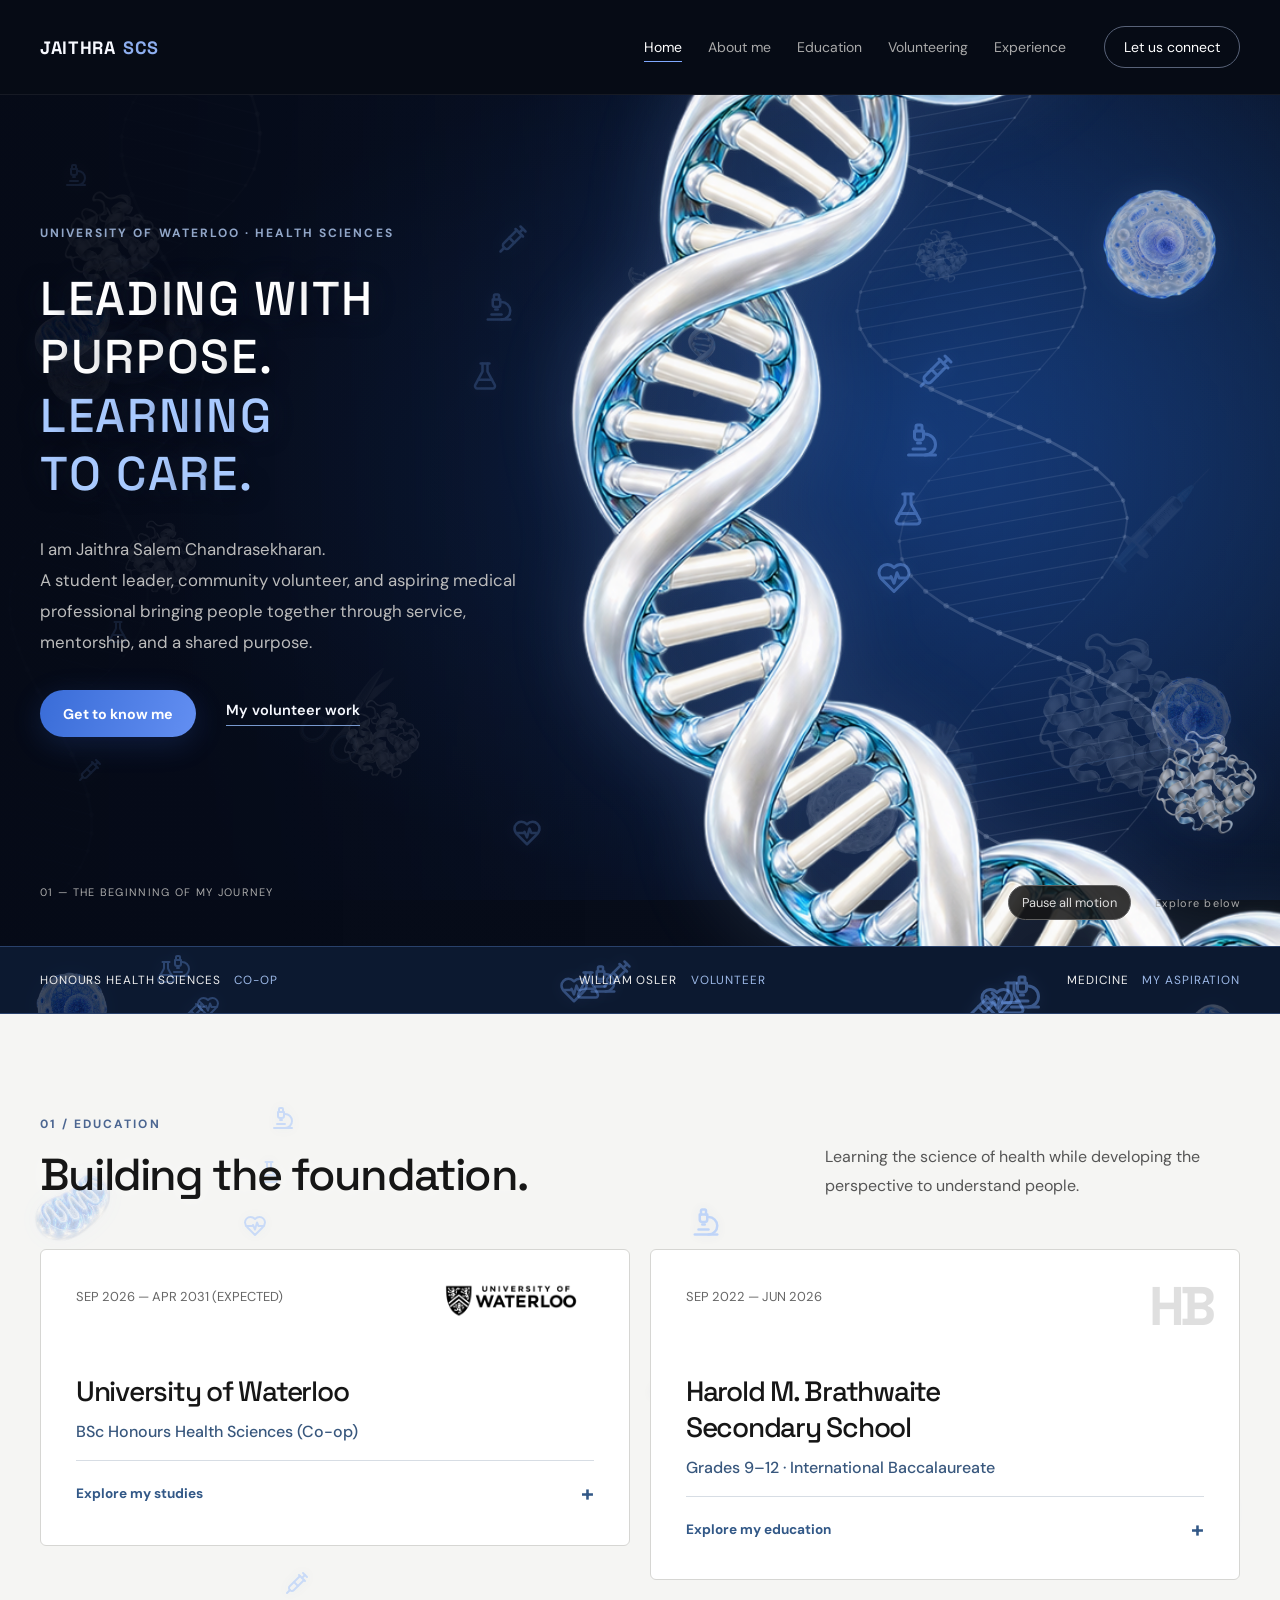
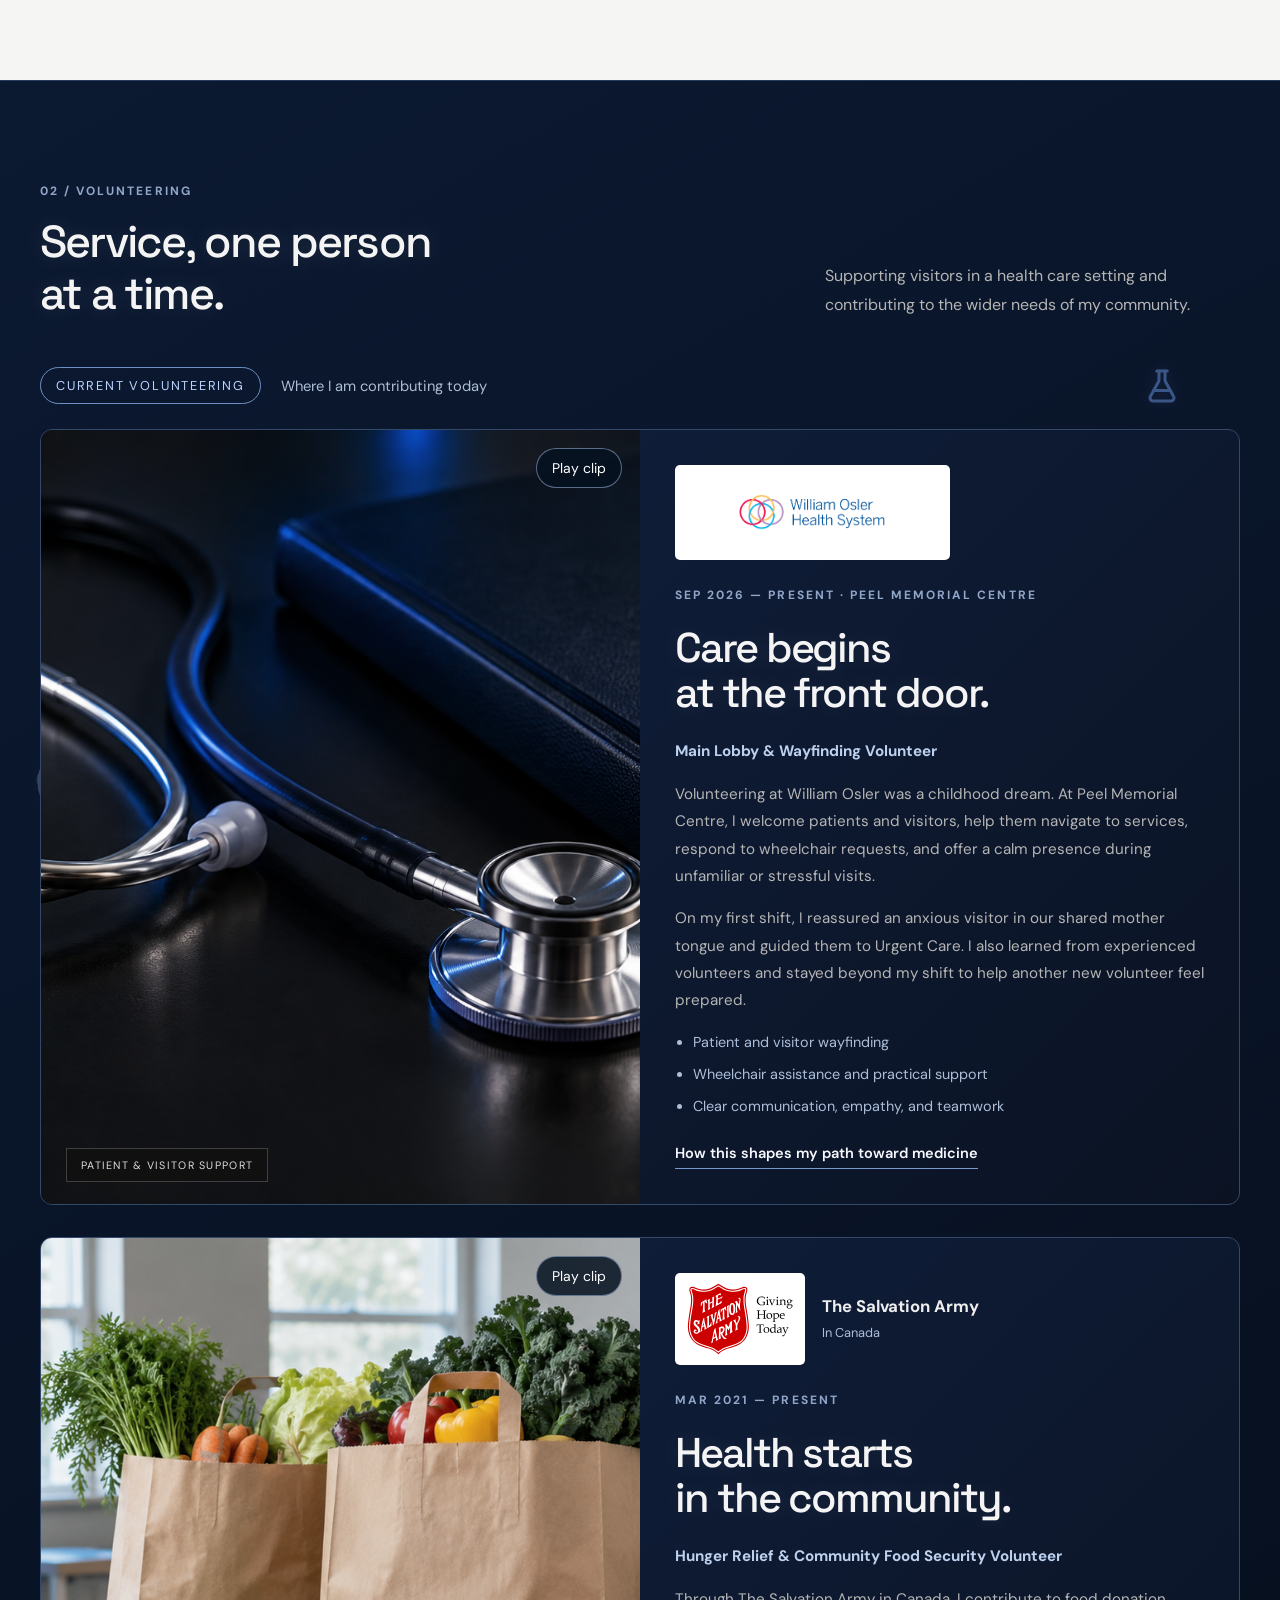
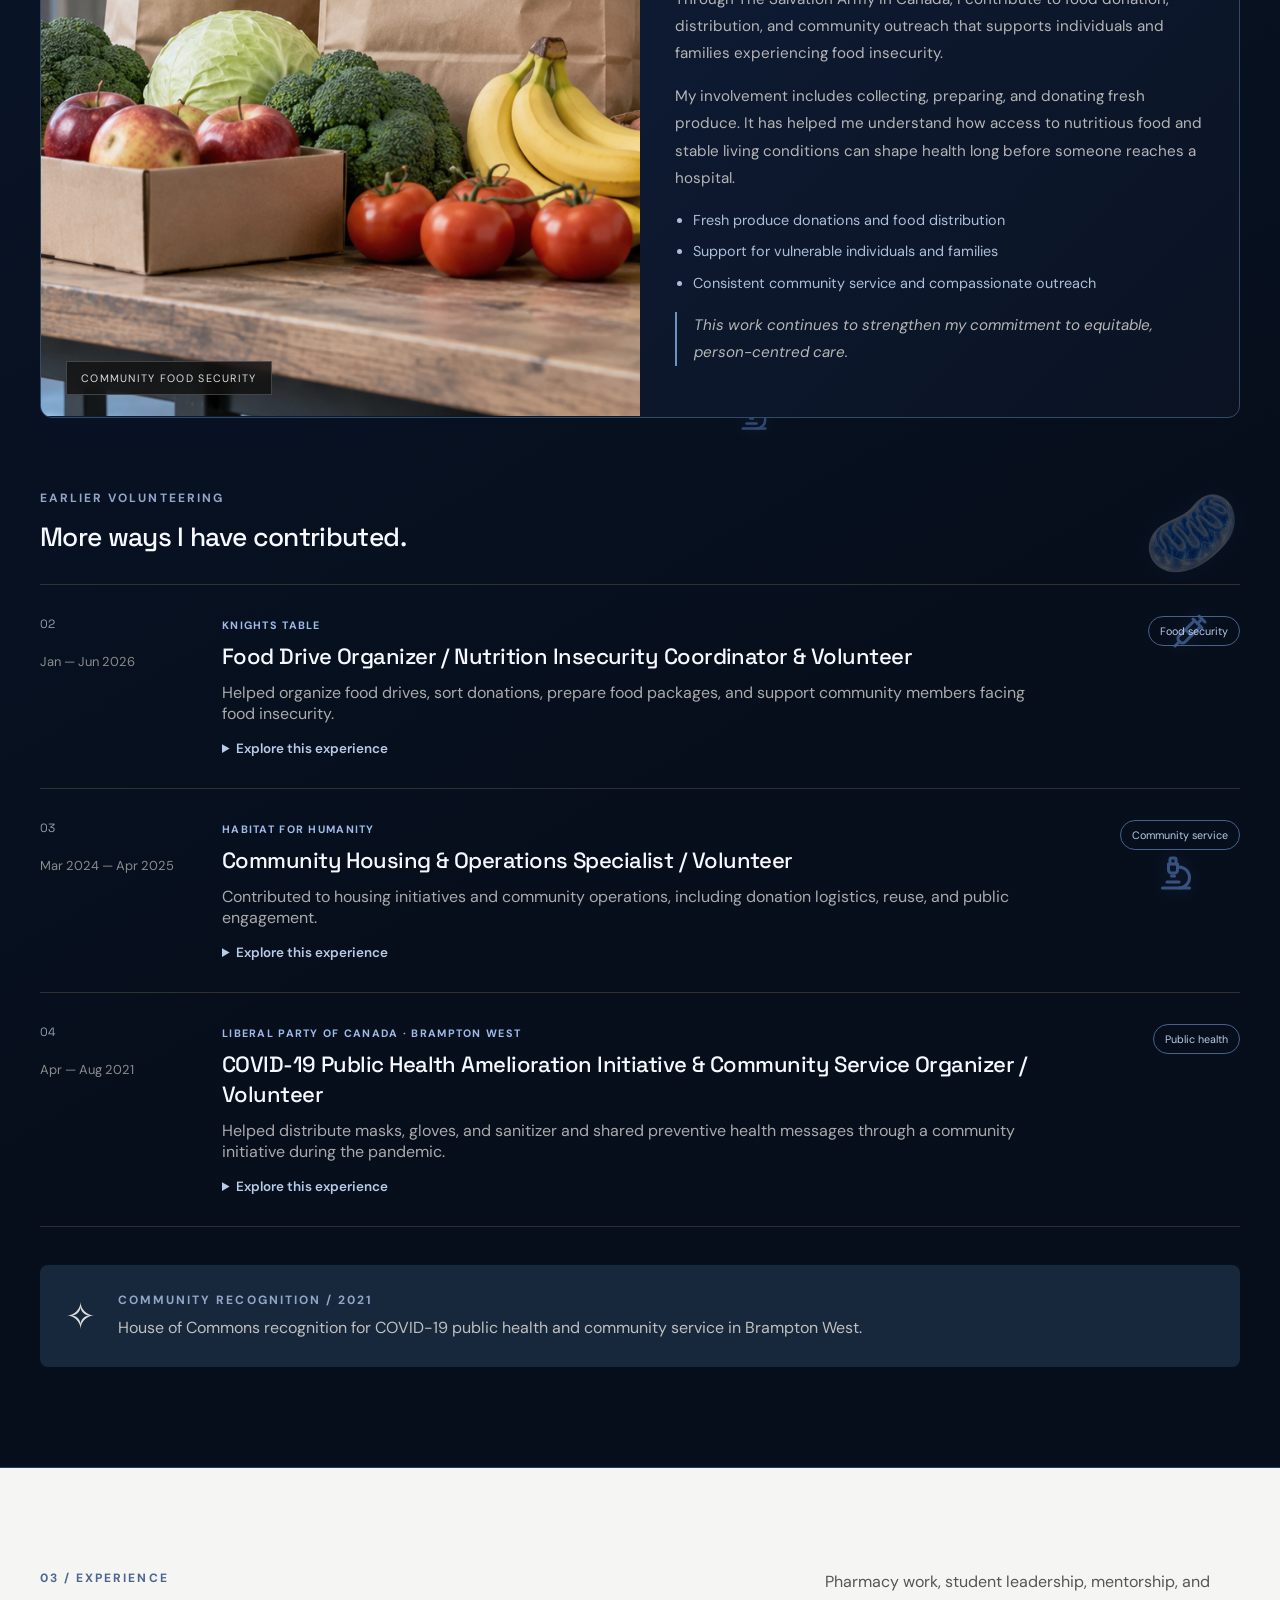
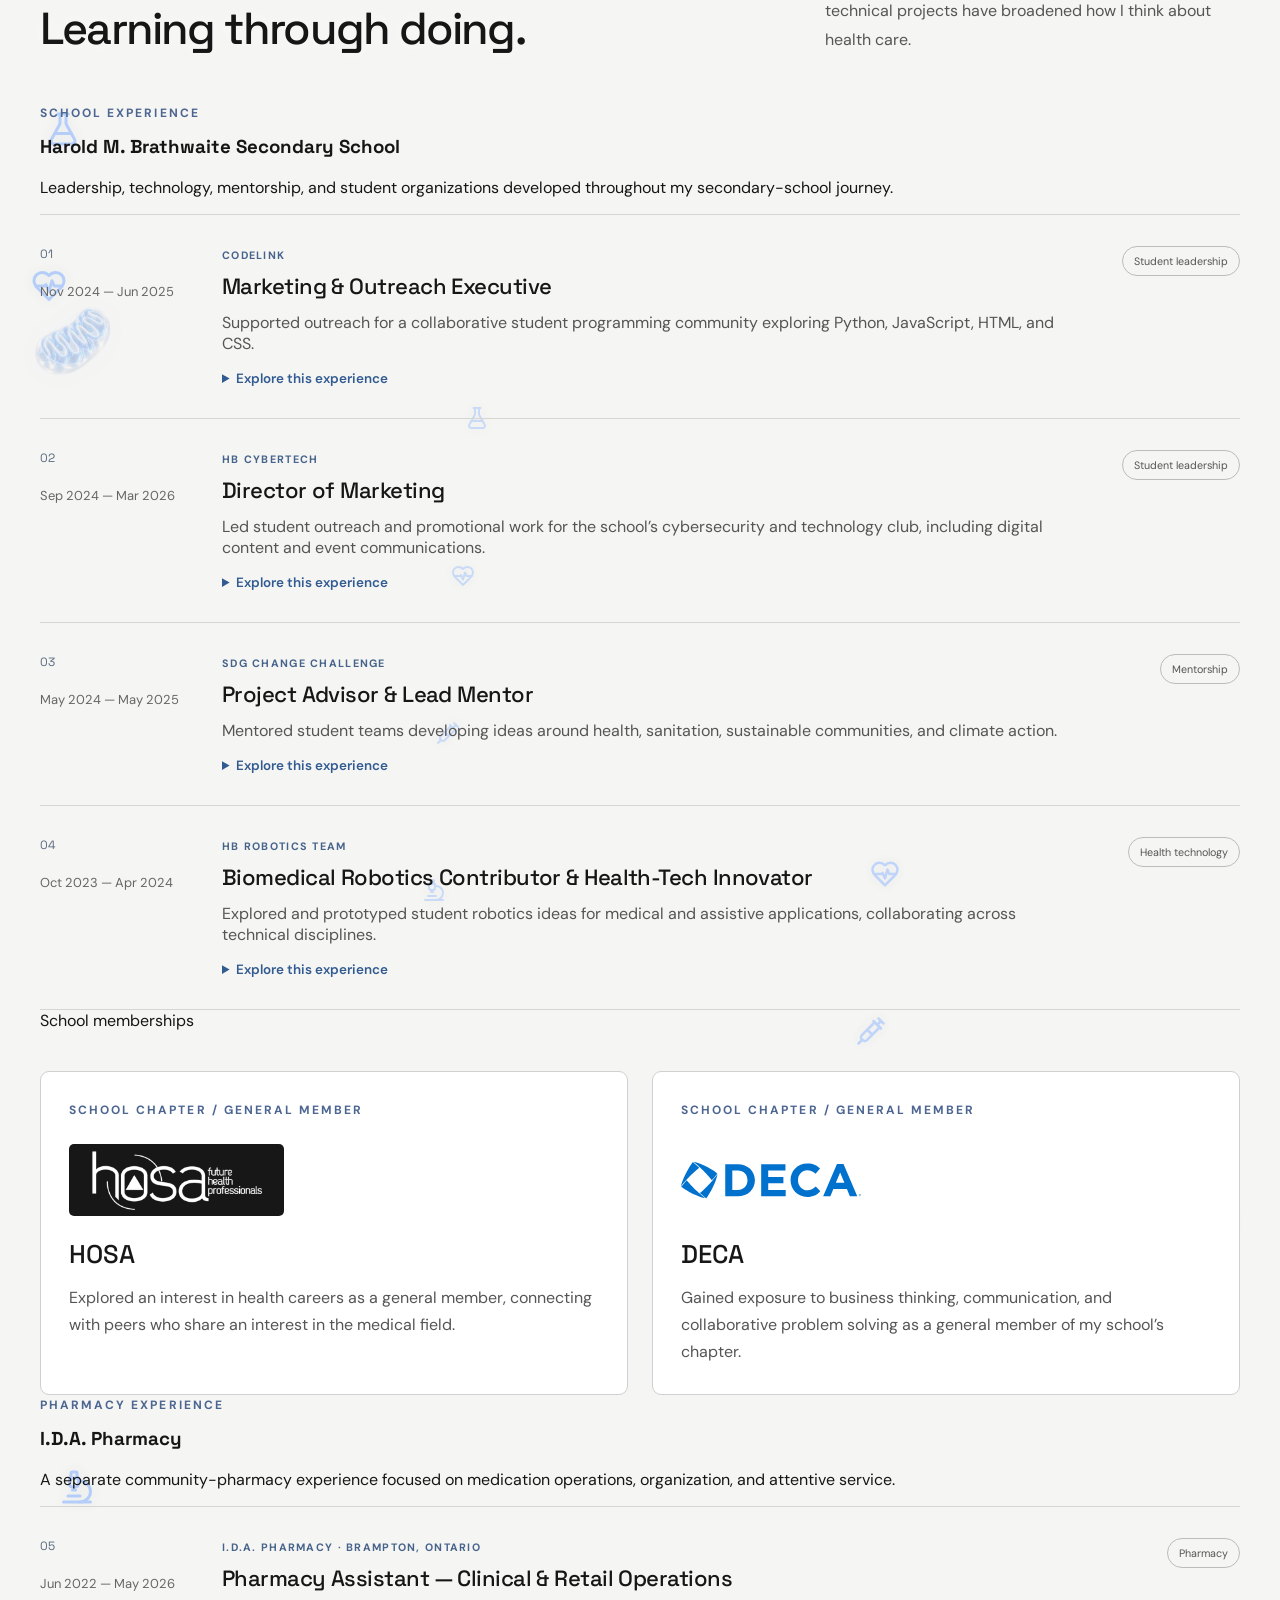
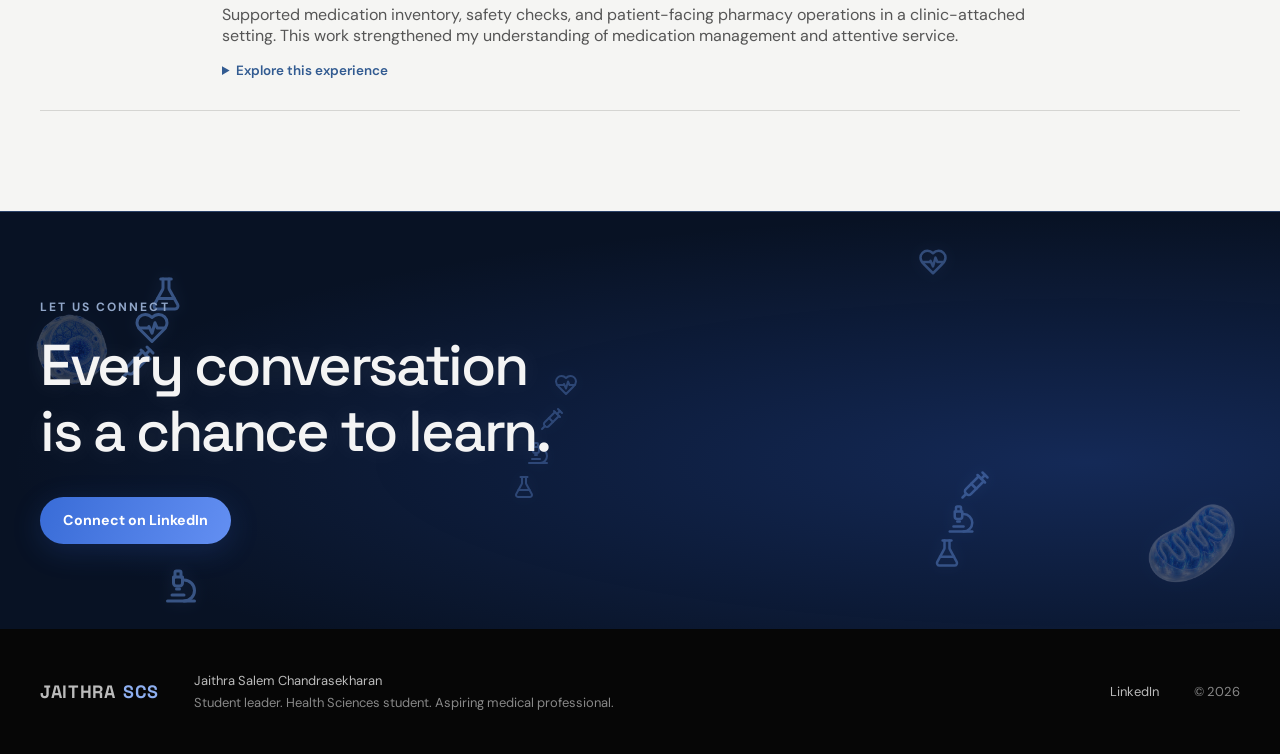
==== commit 5995867b: "Group school experiences under Harold M. Brathwaite" ====
--- a/index.html
+++ b/index.html
@@ -9,5 +9,39 @@
 <article class="service-feature current-feature"><div class="service-image"><video class="volunteer-video" muted loop playsinline preload="none" poster="./assets/medical-still-life.png" aria-label="Looping illustrative stethoscope and notebook motion clip"><source src="./assets/peel-support-loop.mp4" type="video/mp4"></video><button class="video-toggle" type="button" aria-label="Play Peel Memorial Centre illustration" aria-pressed="false">Play clip</button><span class="image-caption">PATIENT & VISITOR SUPPORT</span></div><div class="service-story"><div class="volunteer-brand osler-brand"><img src="./assets/osler.png" alt="William Osler Health System" loading="lazy"></div><p class="eyebrow">SEP 2026 — PRESENT · PEEL MEMORIAL CENTRE</p><h3>Care begins<br>at the front door.</h3><p class="current-role">Main Lobby & Wayfinding Volunteer</p><p>Volunteering at William Osler was a childhood dream. At Peel Memorial Centre, I welcome patients and visitors, help them navigate to services, respond to wheelchair requests, and offer a calm presence during unfamiliar or stressful visits.</p><p>On my first shift, I reassured an anxious visitor in our shared mother tongue and guided them to Urgent Care. I also learned from experienced volunteers and stayed beyond my shift to help another new volunteer feel prepared.</p><ul class="feature-points"><li>Patient and visitor wayfinding</li><li>Wheelchair assistance and practical support</li><li>Clear communication, empathy, and teamwork</li></ul><a class="text-link" href="./about/">How this shapes my path toward medicine</a></div></article>
 <article class="service-feature current-feature salvation-feature"><div class="service-image"><video class="volunteer-video" muted loop playsinline preload="none" poster="./assets/food-security.png" aria-label="Looping illustrative fresh produce and food support motion clip"><source src="./assets/food-support-loop.mp4" type="video/mp4"></video><button class="video-toggle" type="button" aria-label="Play Salvation Army illustration" aria-pressed="false">Play clip</button><span class="image-caption">COMMUNITY FOOD SECURITY</span></div><div class="service-story"><div class="volunteer-brand salvation-brand"><img src="./assets/salvation-army.svg" alt="The Salvation Army" loading="lazy"><span>The Salvation Army<br><small>In Canada</small></span></div><p class="eyebrow">MAR 2021 — PRESENT</p><h3>Health starts<br>in the community.</h3><p class="current-role">Hunger Relief & Community Food Security Volunteer</p><p>Through The Salvation Army in Canada, I contribute to food donation, distribution, and community outreach that supports individuals and families experiencing food insecurity.</p><p>My involvement includes collecting, preparing, and donating fresh produce. It has helped me understand how access to nutritious food and stable living conditions can shape health long before someone reaches a hospital.</p><ul class="feature-points"><li>Fresh produce donations and food distribution</li><li>Support for vulnerable individuals and families</li><li>Consistent community service and compassionate outreach</li></ul><p class="service-reflection">This work continues to strengthen my commitment to equitable, person-centred care.</p></div></article>
 <div class="earlier-heading"><p class="eyebrow">EARLIER VOLUNTEERING</p><h3>More ways I have contributed.</h3></div><div class="role-list"><article class="role"><div class="role-left"><span class="role-number">02</span><span class="date">Jan — Jun 2026</span></div><div class="role-content"><p class="eyebrow">Knights Table</p><h3>Food Drive Organizer / Nutrition Insecurity Coordinator &amp; Volunteer</h3><p>Helped organize food drives, sort donations, prepare food packages, and support community members facing food insecurity.</p><details class="role-details"><summary>Explore this experience</summary><ul><li>Helped organize local food drives and prepare food packages for community members experiencing food insecurity.</li><li>Sorted donations with attention to food safety and contributed to the distribution of nutritious items.</li><li>Worked with volunteers and staff to support residents with compassion and improve access to essential groceries.</li></ul></details></div><span class="category">Food security</span></article><article class="role"><div class="role-left"><span class="role-number">03</span><span class="date">Mar 2024 — Apr 2025</span></div><div class="role-content"><p class="eyebrow">Habitat for Humanity</p><h3>Community Housing &amp; Operations Specialist / Volunteer</h3><p>Contributed to housing initiatives and community operations, including donation logistics, reuse, and public engagement.</p><details class="role-details"><summary>Explore this experience</summary><ul><li>Supported facility operations by receiving, inspecting, and organizing donated goods.</li><li>Assisted donors, customers, and community members while contributing to a welcoming public environment.</li><li>Helped extend the life of furniture, appliances, and building materials through reuse, while following operational safety practices.</li></ul></details></div><span class="category">Community service</span></article><article class="role"><div class="role-left"><span class="role-number">04</span><span class="date">Apr — Aug 2021</span></div><div class="role-content"><p class="eyebrow">Liberal Party of Canada · Brampton West</p><h3>COVID-19 Public Health Amelioration Initiative &amp; Community Service Organizer / Volunteer</h3><p>Helped distribute masks, gloves, and sanitizer and shared preventive health messages through a community initiative during the pandemic.</p><details class="role-details"><summary>Explore this experience</summary><ul><li>Supported a community initiative associated with the Brampton West constituency office during the pandemic.</li><li>Helped distribute protective supplies and promote messages about hygiene and infection prevention.</li><li>Engaged with residents during outreach activities; this service was recognized through a House of Commons letter.</li></ul></details></div><span class="category">Public health</span></article></div><div class="recognition"><span class="recognition-mark" aria-hidden="true">✧</span><div><p class="eyebrow">COMMUNITY RECOGNITION / 2021</p><p>House of Commons recognition for COVID-19 public health and community service in Brampton West.</p></div></div></div></section>
-<section id="experience" class="section light-section"><div class="shell"><div class="section-heading"><div><p class="eyebrow">03 / EXPERIENCE</p><h2>Learning through doing.</h2></div><p>Pharmacy work, student leadership, mentorship, and technical projects have broadened how I think about health care.</p></div><div class="role-list"><article class="role"><div class="role-left"><span class="role-number">01</span><span class="date">Nov 2024 — Jun 2025</span></div><div class="role-content"><p class="eyebrow">CodeLink</p><h3>Marketing &amp; Outreach Executive</h3><p>Supported outreach for a collaborative student programming community exploring Python, JavaScript, HTML, and CSS.</p><details class="role-details"><summary>Explore this experience</summary><ul><li>Supported outreach and promotion for a collaborative school programming community.</li><li>Encouraged participation in a space where students explored Python, JavaScript, HTML, and CSS.</li><li>Practised communicating technical interests clearly and supporting peer participation.</li></ul></details></div><span class="category">Student leadership</span></article><article class="role"><div class="role-left"><span class="role-number">02</span><span class="date">Sep 2024 — Mar 2026</span></div><div class="role-content"><p class="eyebrow">HB CyberTech · Harold M. Brathwaite Secondary School</p><h3>Director of Marketing</h3><p>Led student outreach and promotional work for the school’s cybersecurity and technology club, including digital content and event communications.</p><details class="role-details"><summary>Explore this experience</summary><ul><li>Led a student marketing team promoting the club’s events, activities, and cybersecurity interests.</li><li>Reviewed and developed digital content, promotional materials, and social media communications.</li><li>Coordinated with fellow executives to align messaging, strengthen club visibility, and encourage student involvement.</li></ul></details></div><span class="category">Student leadership</span></article><article class="role"><div class="role-left"><span class="role-number">03</span><span class="date">May 2024 — May 2025</span></div><div class="role-content"><p class="eyebrow">SDG Change Challenge · Brampton, Ontario</p><h3>Project Advisor &amp; Lead Mentor</h3><p>Mentored student teams developing ideas around health, sanitation, sustainable communities, and climate action.</p><details class="role-details"><summary>Explore this experience</summary><ul><li>Guided student teams through brainstorming, problem solving, and the development of feasible solutions.</li><li>Connected projects to Sustainable Development Goals 3, 6, 11, and 13: health, sanitation, sustainable communities, and climate action.</li><li>Supported collaboration, encouraged teams to consider different perspectives, and helped maintain progress through the challenge.</li></ul></details></div><span class="category">Mentorship</span></article><article class="role"><div class="role-left"><span class="role-number">04</span><span class="date">Oct 2023 — Apr 2024</span></div><div class="role-content"><p class="eyebrow">HB Robotics Team</p><h3>Biomedical Robotics Contributor &amp; Health-Tech Innovator</h3><p>Explored and prototyped student robotics ideas for medical and assistive applications, collaborating across technical disciplines.</p><details class="role-details"><summary>Explore this experience</summary><ul><li>Proposed student project ideas involving medication dispensing, remote monitoring, and assistive robotics.</li><li>Contributed to the assembly, programming, testing, and troubleshooting of adaptable robotic prototypes.</li><li>Collaborated across hardware and software work while exploring how design choices could respond to human needs.</li></ul></details></div><span class="category">Health technology</span></article><article class="role"><div class="role-left"><span class="role-number">05</span><span class="date">Jun 2022 — May 2026</span></div><div class="role-content"><p class="eyebrow">I.D.A. Pharmacy · Brampton, Ontario</p><h3>Pharmacy Assistant — Clinical &amp; Retail Operations</h3><p>Supported medication inventory, safety checks, and patient-facing pharmacy operations in a clinic-attached setting. This work strengthened my understanding of medication management and attentive service.</p><details class="role-details"><summary>Explore this experience</summary><ul><li>Assisted with incoming medication shipments, inventory organization, and checks for expired products.</li><li>Supported the pharmacist and day-to-day operations, developing familiarity with medication management in a clinic-attached pharmacy.</li><li>Practised attentive, professional communication while helping maintain an organized environment for patients and staff.</li></ul></details></div><span class="category">Pharmacy</span></article></div><div class="memberships"><article><p class="eyebrow">SCHOOL CHAPTER / GENERAL MEMBER</p><a class="organization-logo hosa-logo" href="https://hosa.org/" target="_blank" rel="noopener noreferrer"><img src="./assets/hosa.png" alt="HOSA — Future Health Professionals" width="268" height="93" loading="lazy"></a><h3>HOSA</h3><p>Explored an interest in health careers as a general member, connecting with peers who share an interest in the medical field.</p></article><article><p class="eyebrow">SCHOOL CHAPTER / GENERAL MEMBER</p><a class="organization-logo deca-logo" href="https://www.deca.org/" target="_blank" rel="noopener noreferrer"><img src="./assets/deca.svg" alt="DECA" width="170" height="85" loading="lazy"></a><h3>DECA</h3><p>Gained exposure to business thinking, communication, and collaborative problem solving as a general member of my school’s chapter.</p></article></div></div></section>
+<section id="experience" class="section light-section"><div class="shell"><div class="section-heading"><div><p class="eyebrow">03 / EXPERIENCE</p><h2>Learning through doing.</h2></div><p>Pharmacy work, student leadership, mentorship, and technical projects have broadened how I think about health care.</p></div>
+
+<div class="experience-group school-experience-group">
+  <div class="experience-group-heading">
+    <div><p class="eyebrow">SCHOOL EXPERIENCE</p><h3>Harold M. Brathwaite Secondary School</h3></div>
+    <p>Leadership, technology, mentorship, and student organizations developed throughout my secondary-school journey.</p>
+  </div>
+  <div class="role-list">
+    <article class="role"><div class="role-left"><span class="role-number">01</span><span class="date">Nov 2024 — Jun 2025</span></div><div class="role-content"><p class="eyebrow">CodeLink</p><h3>Marketing &amp; Outreach Executive</h3><p>Supported outreach for a collaborative student programming community exploring Python, JavaScript, HTML, and CSS.</p><details class="role-details"><summary>Explore this experience</summary><ul><li>Supported outreach and promotion for a collaborative school programming community.</li><li>Encouraged participation in a space where students explored Python, JavaScript, HTML, and CSS.</li><li>Practised communicating technical interests clearly and supporting peer participation.</li></ul></details></div><span class="category">Student leadership</span></article>
+
+    <article class="role"><div class="role-left"><span class="role-number">02</span><span class="date">Sep 2024 — Mar 2026</span></div><div class="role-content"><p class="eyebrow">HB CyberTech</p><h3>Director of Marketing</h3><p>Led student outreach and promotional work for the school’s cybersecurity and technology club, including digital content and event communications.</p><details class="role-details"><summary>Explore this experience</summary><ul><li>Led a student marketing team promoting the club’s events, activities, and cybersecurity interests.</li><li>Reviewed and developed digital content, promotional materials, and social media communications.</li><li>Coordinated with fellow executives to align messaging, strengthen club visibility, and encourage student involvement.</li></ul></details></div><span class="category">Student leadership</span></article>
+
+    <article class="role"><div class="role-left"><span class="role-number">03</span><span class="date">May 2024 — May 2025</span></div><div class="role-content"><p class="eyebrow">SDG Change Challenge</p><h3>Project Advisor &amp; Lead Mentor</h3><p>Mentored student teams developing ideas around health, sanitation, sustainable communities, and climate action.</p><details class="role-details"><summary>Explore this experience</summary><ul><li>Guided student teams through brainstorming, problem solving, and the development of feasible solutions.</li><li>Connected projects to Sustainable Development Goals 3, 6, 11, and 13: health, sanitation, sustainable communities, and climate action.</li><li>Supported collaboration, encouraged teams to consider different perspectives, and helped maintain progress through the challenge.</li></ul></details></div><span class="category">Mentorship</span></article>
+
+    <article class="role"><div class="role-left"><span class="role-number">04</span><span class="date">Oct 2023 — Apr 2024</span></div><div class="role-content"><p class="eyebrow">HB Robotics Team</p><h3>Biomedical Robotics Contributor &amp; Health-Tech Innovator</h3><p>Explored and prototyped student robotics ideas for medical and assistive applications, collaborating across technical disciplines.</p><details class="role-details"><summary>Explore this experience</summary><ul><li>Proposed student project ideas involving medication dispensing, remote monitoring, and assistive robotics.</li><li>Contributed to the assembly, programming, testing, and troubleshooting of adaptable robotic prototypes.</li><li>Collaborated across hardware and software work while exploring how design choices could respond to human needs.</li></ul></details></div><span class="category">Health technology</span></article>
+  </div>
+
+  <p class="experience-subgroup-label">School memberships</p>
+  <div class="memberships">
+    <article><p class="eyebrow">SCHOOL CHAPTER / GENERAL MEMBER</p><a class="organization-logo hosa-logo" href="https://hosa.org/" target="_blank" rel="noopener noreferrer"><img src="./assets/hosa.png" alt="HOSA — Future Health Professionals" width="268" height="93" loading="lazy"></a><h3>HOSA</h3><p>Explored an interest in health careers as a general member, connecting with peers who share an interest in the medical field.</p></article>
+    <article><p class="eyebrow">SCHOOL CHAPTER / GENERAL MEMBER</p><a class="organization-logo deca-logo" href="https://www.deca.org/" target="_blank" rel="noopener noreferrer"><img src="./assets/deca.svg" alt="DECA" width="170" height="85" loading="lazy"></a><h3>DECA</h3><p>Gained exposure to business thinking, communication, and collaborative problem solving as a general member of my school’s chapter.</p></article>
+  </div>
+</div>
+
+<div class="experience-group pharmacy-experience-group">
+  <div class="experience-group-heading">
+    <div><p class="eyebrow">PHARMACY EXPERIENCE</p><h3>I.D.A. Pharmacy</h3></div>
+    <p>A separate community-pharmacy experience focused on medication operations, organization, and attentive service.</p>
+  </div>
+  <div class="role-list">
+    <article class="role"><div class="role-left"><span class="role-number">05</span><span class="date">Jun 2022 — May 2026</span></div><div class="role-content"><p class="eyebrow">I.D.A. Pharmacy · Brampton, Ontario</p><h3>Pharmacy Assistant — Clinical &amp; Retail Operations</h3><p>Supported medication inventory, safety checks, and patient-facing pharmacy operations in a clinic-attached setting. This work strengthened my understanding of medication management and attentive service.</p><details class="role-details"><summary>Explore this experience</summary><ul><li>Assisted with incoming medication shipments, inventory organization, and checks for expired products.</li><li>Supported the pharmacist and day-to-day operations, developing familiarity with medication management in a clinic-attached pharmacy.</li><li>Practised attentive, professional communication while helping maintain an organized environment for patients and staff.</li></ul></details></div><span class="category">Pharmacy</span></article>
+  </div>
+</div>
+
+</div></section>
 <section class="connect"><div class="shell"><p class="eyebrow">LET US CONNECT</p><h2>Every conversation<br>is a chance to learn.</h2><a class="button primary" href="https://www.linkedin.com/in/jaithra-scs-559229170/" target="_blank" rel="noopener noreferrer">Connect on LinkedIn</a></div></section></main><footer class="shell footer"><a class="brand" href="./">JAITHRA <span>SCS</span></a><p>Jaithra Salem Chandrasekharan<br><span>Student leader. Health Sciences student. Aspiring medical professional.</span></p><a href="https://www.linkedin.com/in/jaithra-scs-559229170/" target="_blank" rel="noopener noreferrer">LinkedIn</a><span class="copyright">© 2026</span></footer></body></html>
--- a/styles.css
+++ b/styles.css
@@ -44,3 +44,37 @@
 @media(max-width:800px){.heart-stage{inset:auto;width:min(80vw,440px);margin:0 auto 30px}.section-biology .organelle{width:70px;height:70px}.section-biology .medical-star:nth-child(2n){display:none}}
 @media(max-width:540px){.heart-stage{width:82vw;margin:0 auto 20px}}
 @media(prefers-reduced-motion:reduce){.heart-stage{animation:none!important;transform:none;opacity:1}}
+
+
+/* Full-bleed footer + clearer section icons */
+.footer{
+  position:relative;
+  background:#060606;
+  box-shadow:0 0 0 100vmax #060606;
+  clip-path:inset(0 -100vmax);
+}
+.local-biology-section>.shell{position:relative;z-index:3}
+.section-biology{z-index:1}
+.section-medical-icon{
+  position:absolute;
+  width:var(--size);
+  height:var(--size);
+  object-fit:contain;
+  opacity:var(--alpha);
+  filter:drop-shadow(0 0 8px rgba(120,170,255,.28));
+  animation:clinical-twinkle var(--duration) ease-in-out infinite alternate;
+  animation-delay:var(--delay);
+}
+.light-section .section-medical-icon{
+  opacity:calc(var(--alpha) * 1.15);
+  filter:drop-shadow(0 0 6px rgba(58,94,145,.18));
+}
+@media(max-width:800px){
+  .section-medical-icon{opacity:calc(var(--alpha) * .78)}
+}
+@media(max-width:540px){
+  .section-medical-icon:nth-child(3n){display:none}
+}
+@media(prefers-reduced-motion:reduce){
+  .section-medical-icon{animation:none!important}
+}
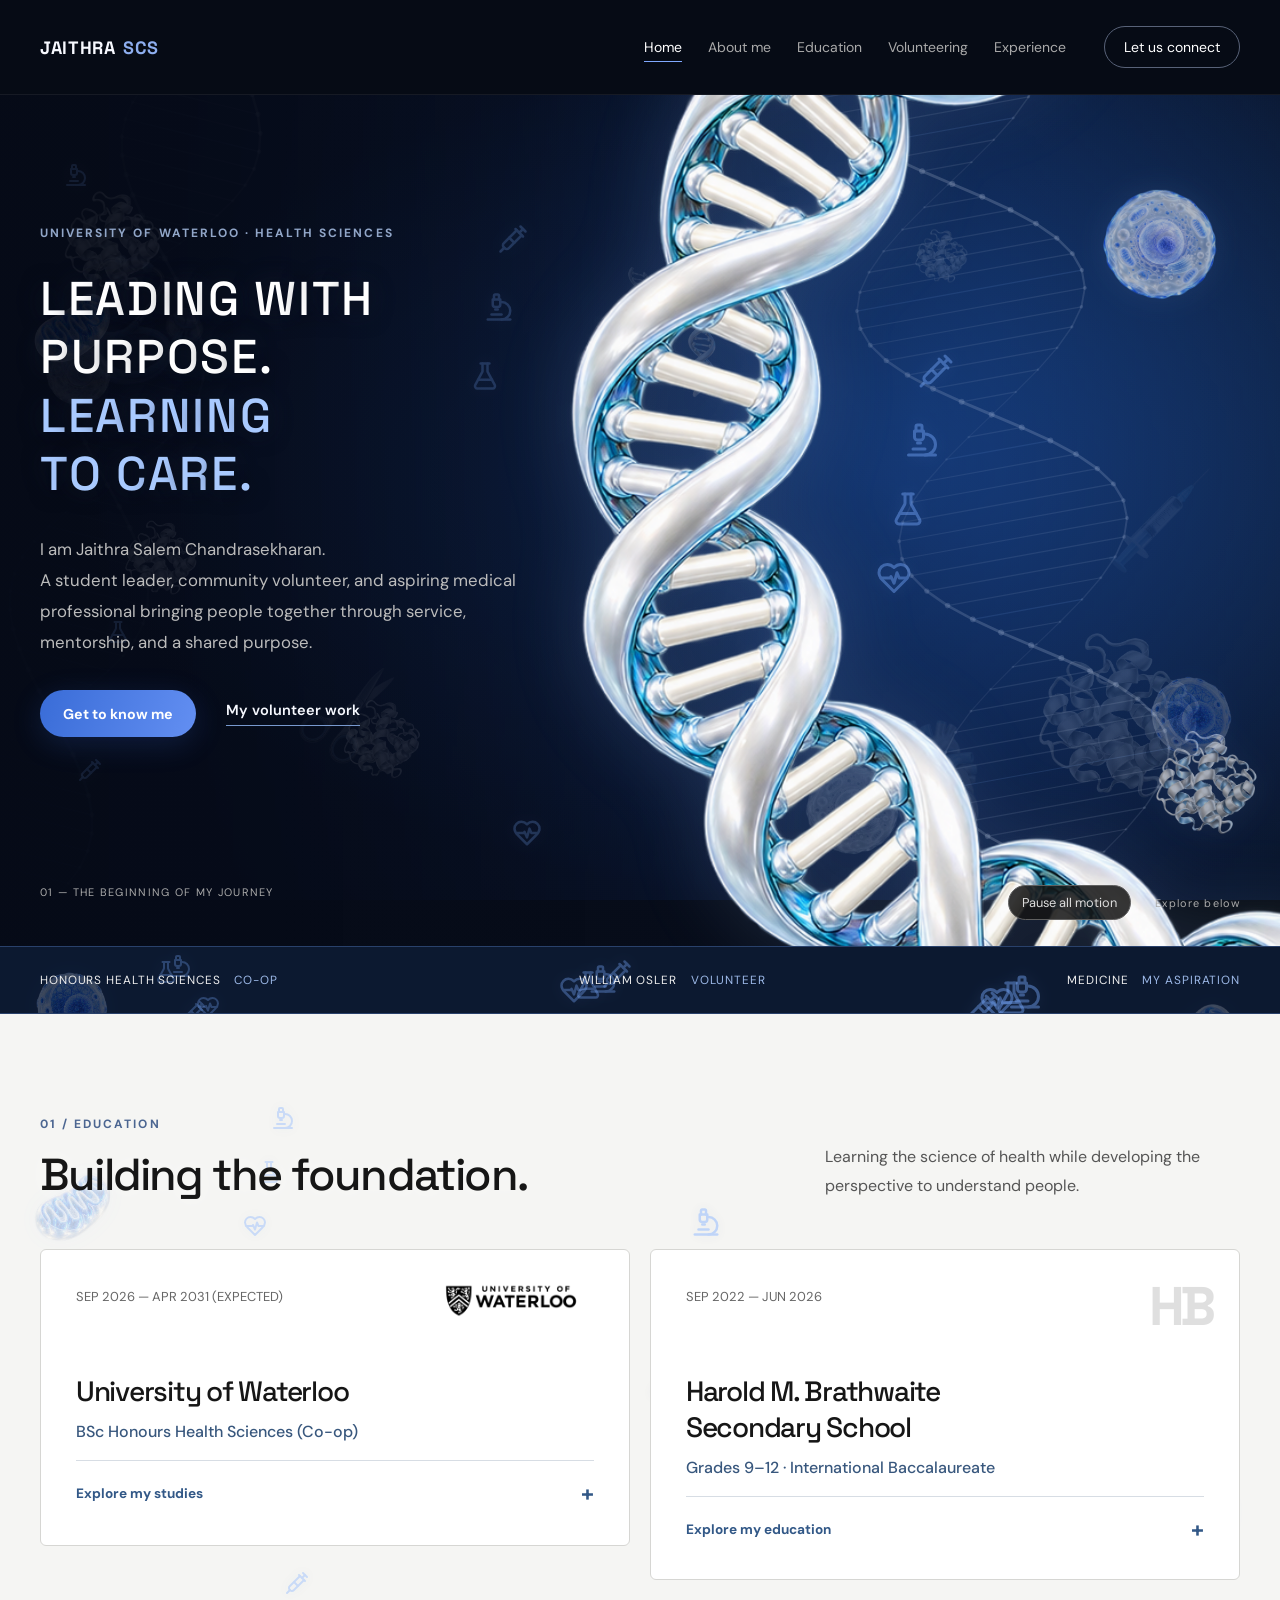
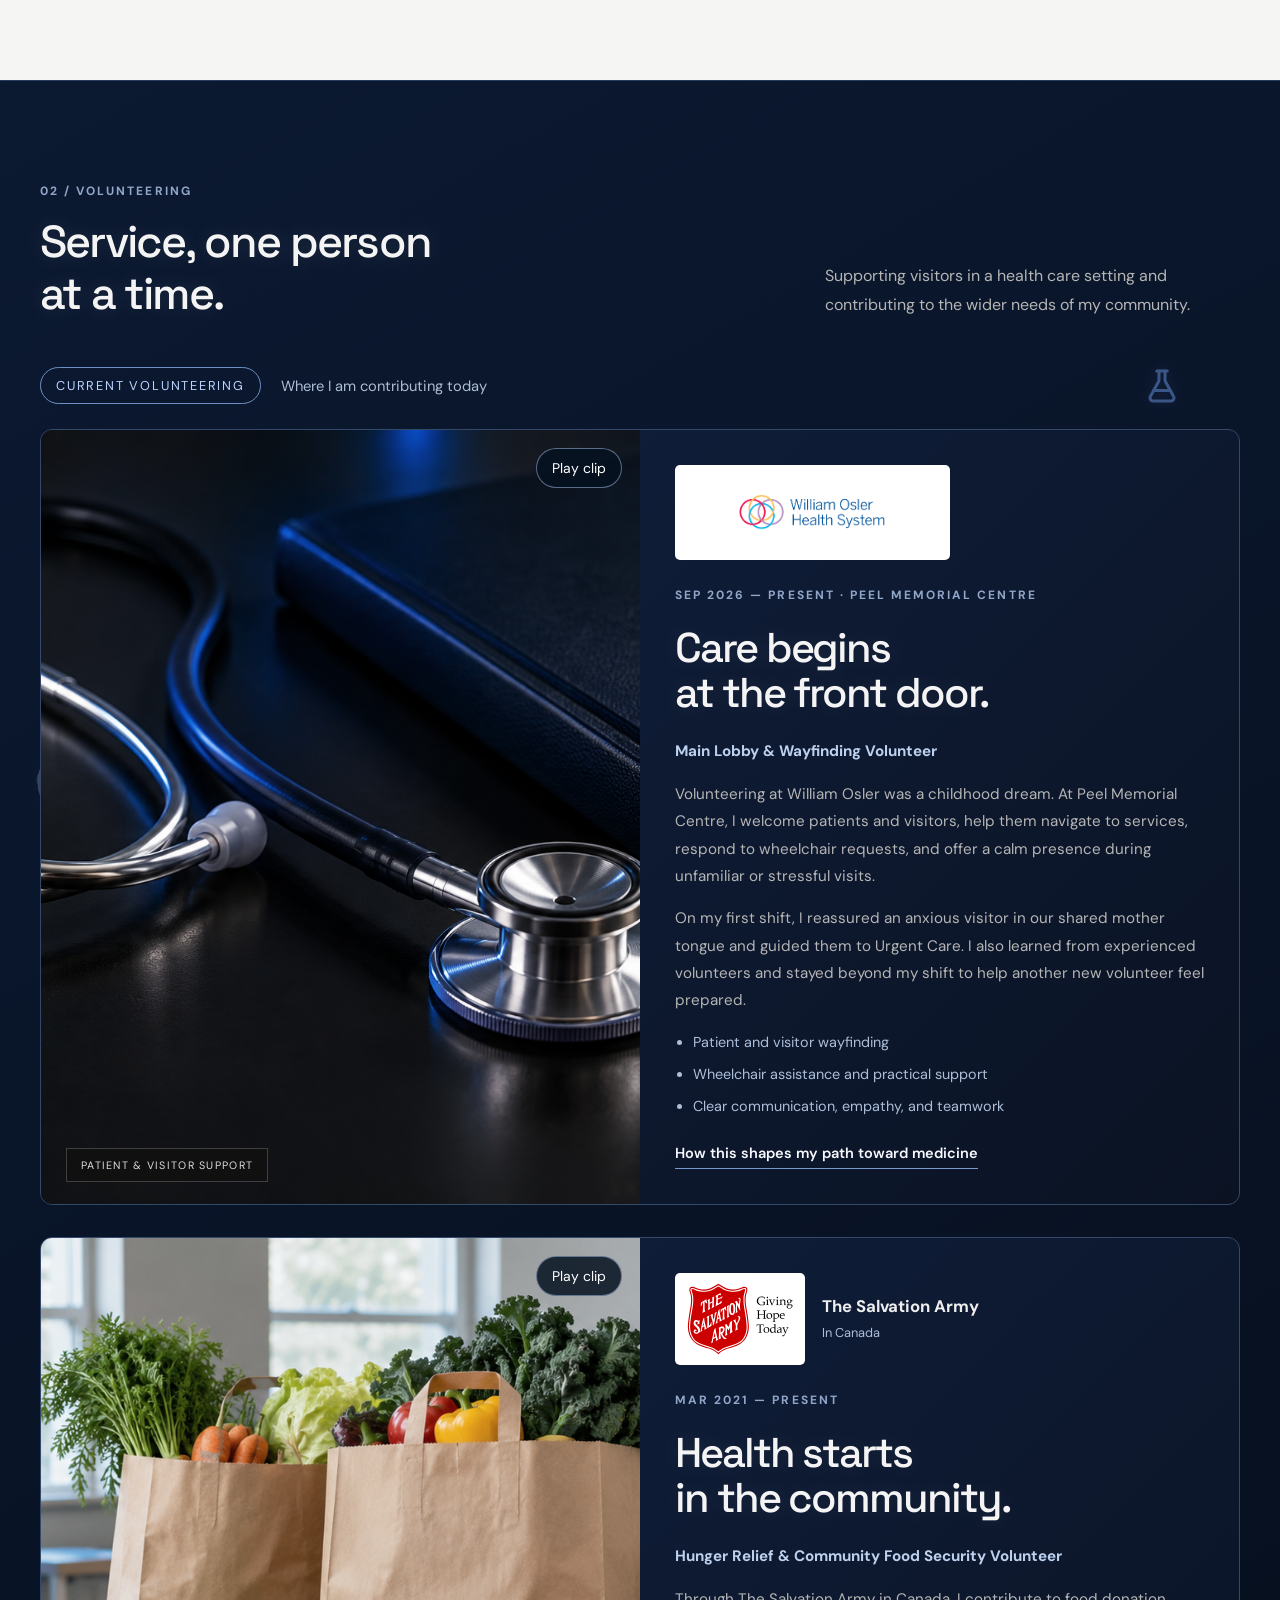
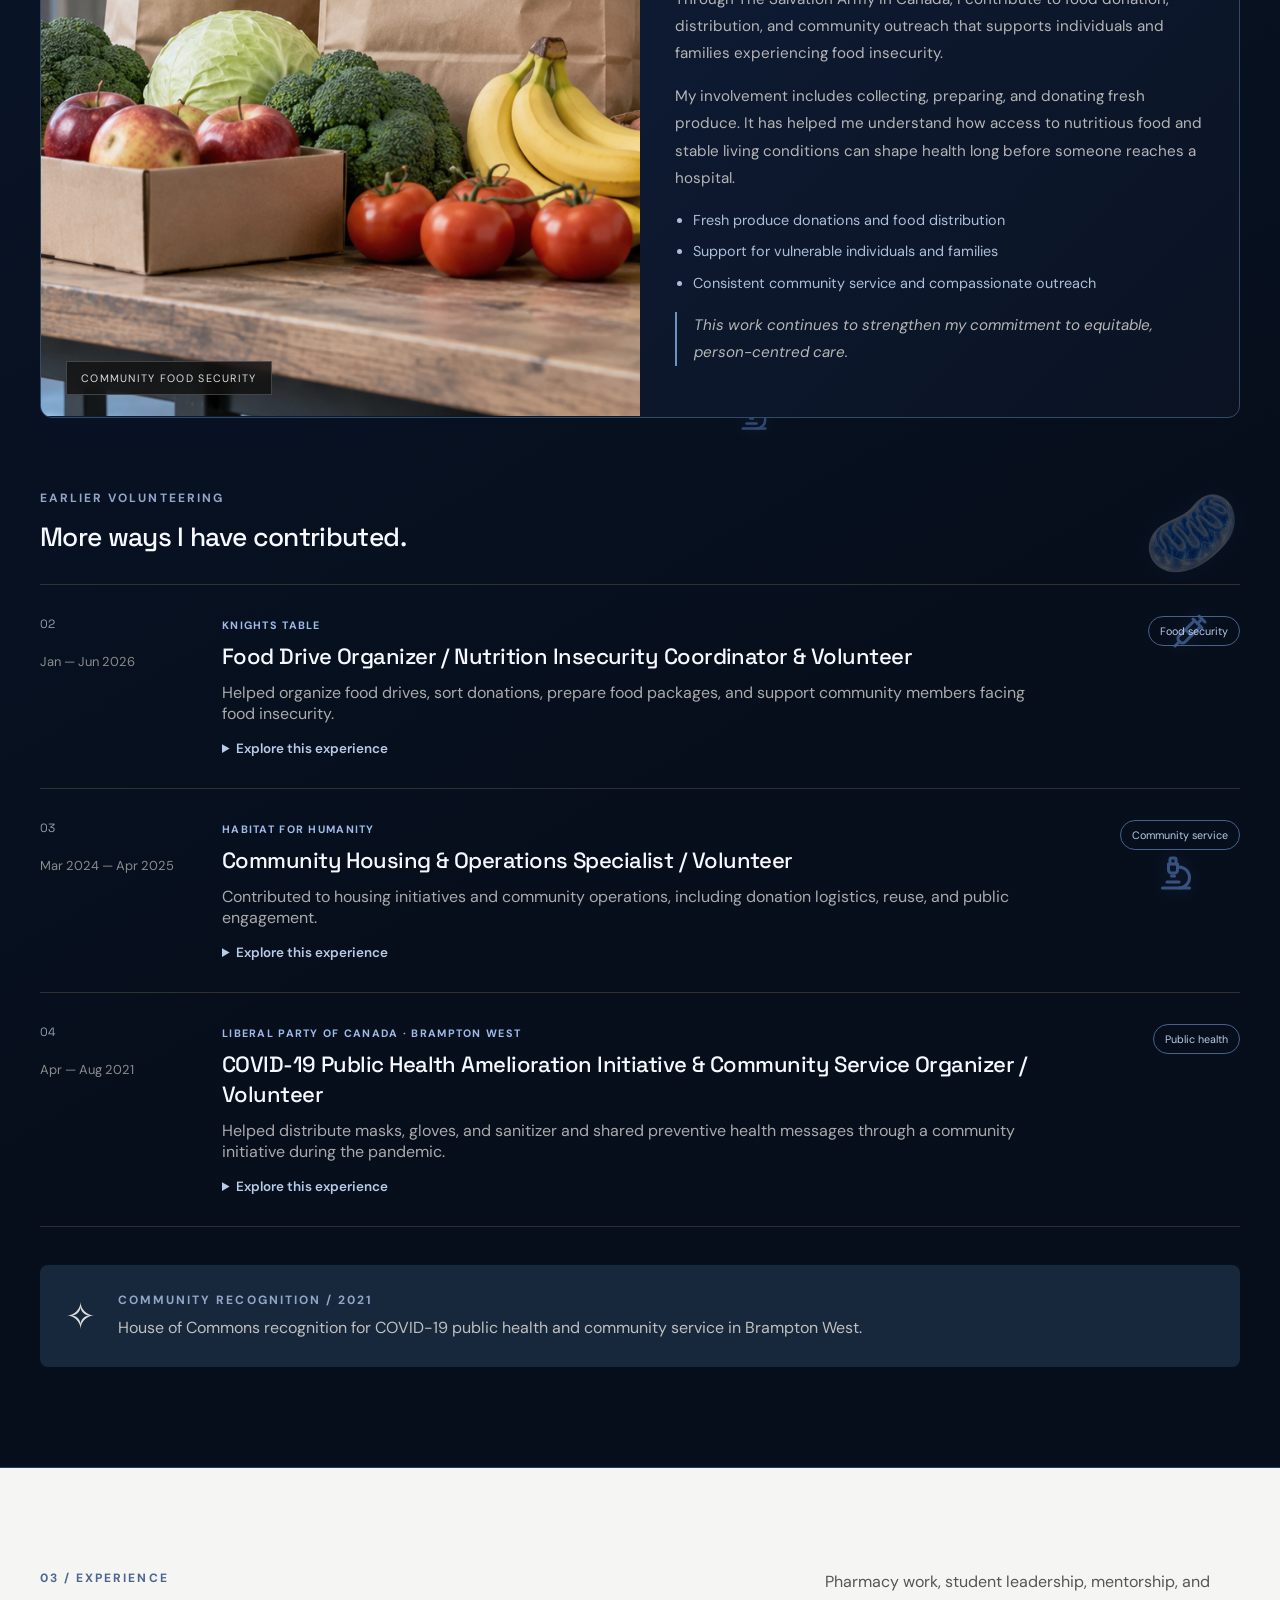
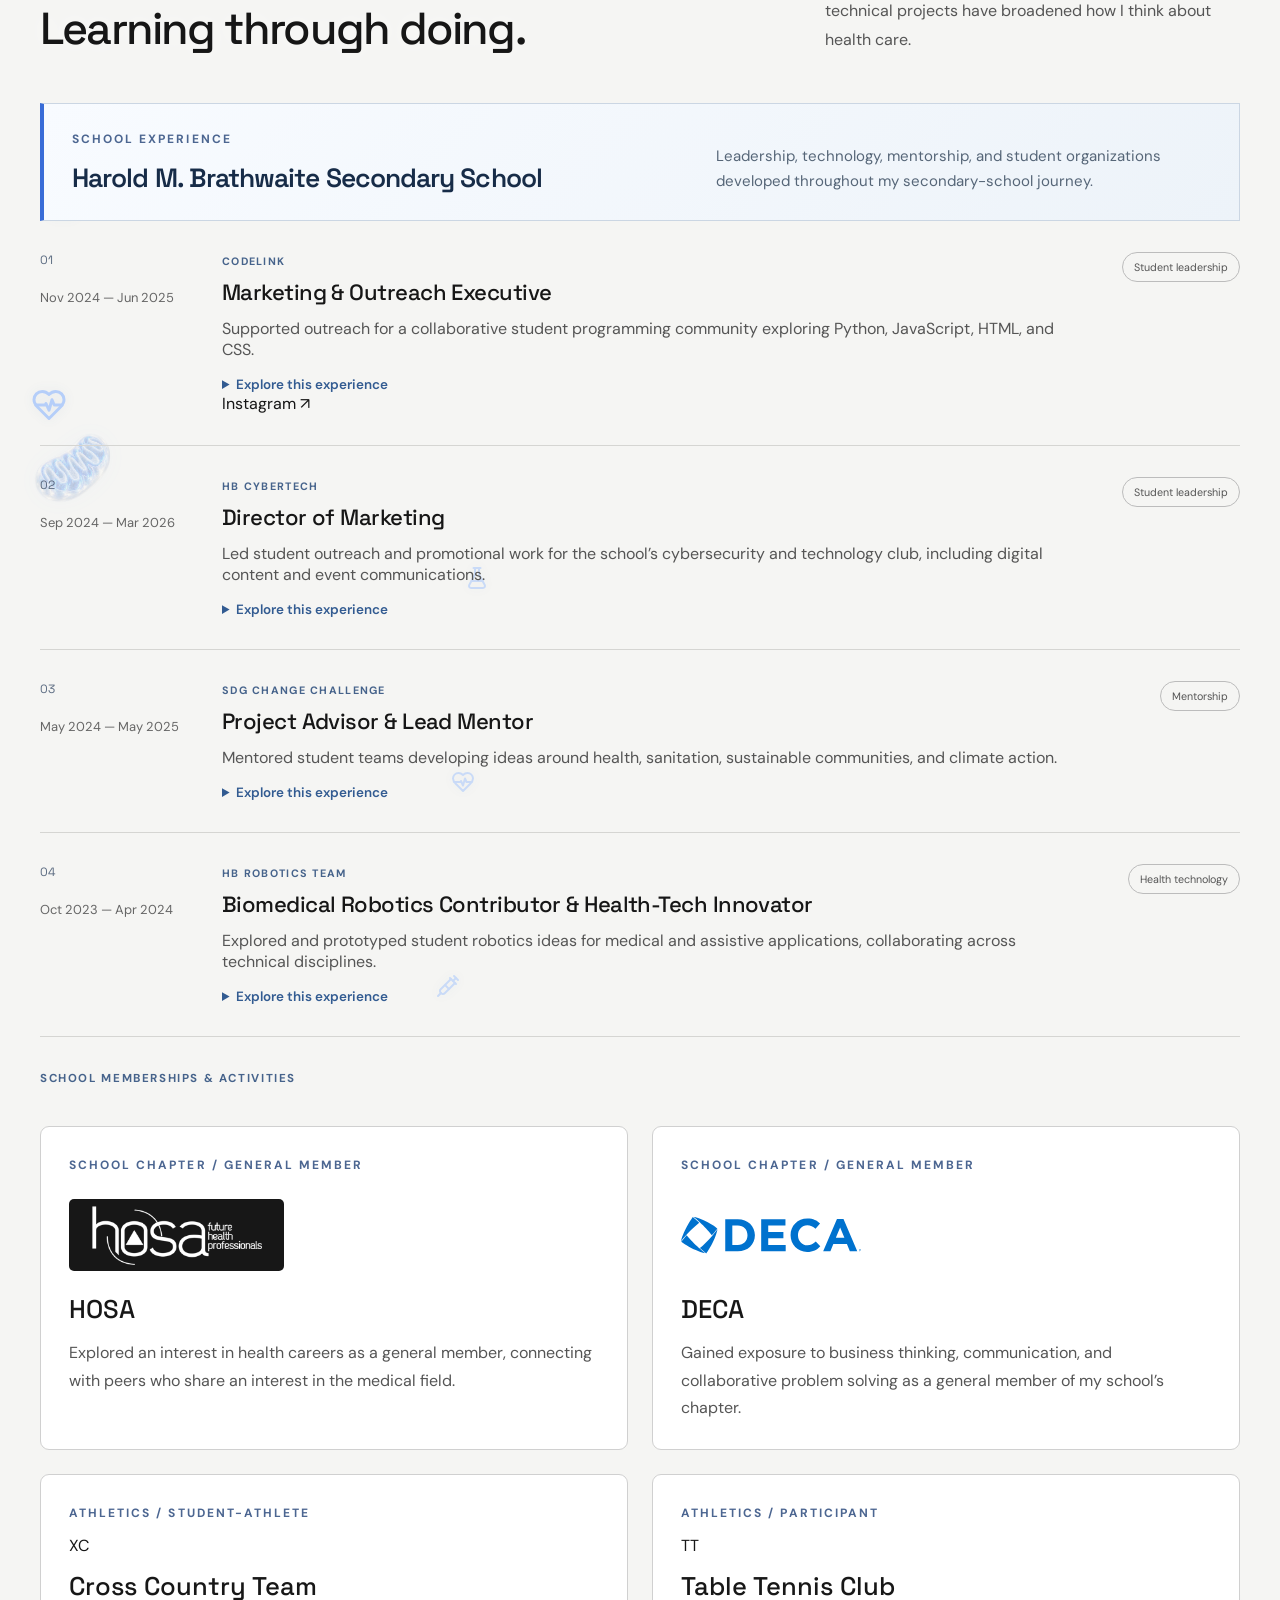
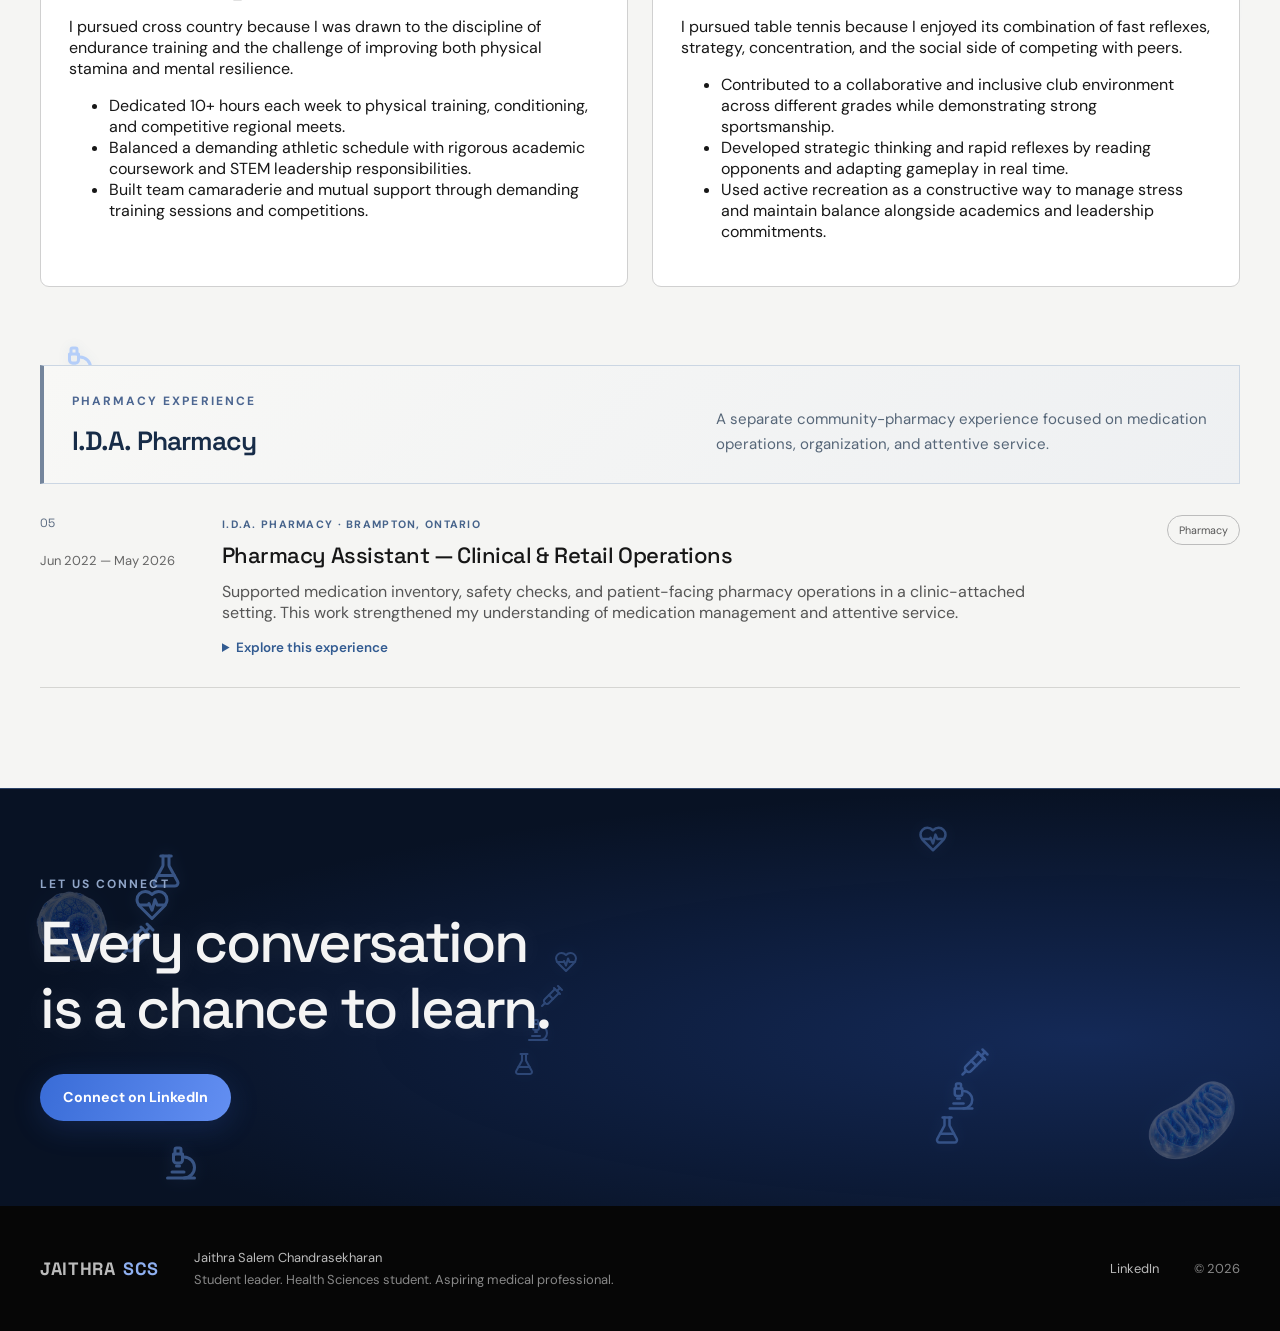
==== commit 659b7047: "Add school athletics and verified social link" ====
--- a/index.html
+++ b/index.html
@@ -17,7 +17,7 @@
     <p>Leadership, technology, mentorship, and student organizations developed throughout my secondary-school journey.</p>
   </div>
   <div class="role-list">
-    <article class="role"><div class="role-left"><span class="role-number">01</span><span class="date">Nov 2024 — Jun 2025</span></div><div class="role-content"><p class="eyebrow">CodeLink</p><h3>Marketing &amp; Outreach Executive</h3><p>Supported outreach for a collaborative student programming community exploring Python, JavaScript, HTML, and CSS.</p><details class="role-details"><summary>Explore this experience</summary><ul><li>Supported outreach and promotion for a collaborative school programming community.</li><li>Encouraged participation in a space where students explored Python, JavaScript, HTML, and CSS.</li><li>Practised communicating technical interests clearly and supporting peer participation.</li></ul></details></div><span class="category">Student leadership</span></article>
+    <article class="role"><div class="role-left"><span class="role-number">01</span><span class="date">Nov 2024 — Jun 2025</span></div><div class="role-content"><p class="eyebrow">CodeLink</p><h3>Marketing &amp; Outreach Executive</h3><p>Supported outreach for a collaborative student programming community exploring Python, JavaScript, HTML, and CSS.</p><details class="role-details"><summary>Explore this experience</summary><ul><li>Supported outreach and promotion for a collaborative school programming community.</li><li>Encouraged participation in a space where students explored Python, JavaScript, HTML, and CSS.</li><li>Practised communicating technical interests clearly and supporting peer participation.</li></ul></details><div class="experience-links"><a href="https://www.instagram.com/hb_codelink/" target="_blank" rel="noopener noreferrer" aria-label="CodeLink on Instagram">Instagram ↗</a></div></div><span class="category">Student leadership</span></article>
 
     <article class="role"><div class="role-left"><span class="role-number">02</span><span class="date">Sep 2024 — Mar 2026</span></div><div class="role-content"><p class="eyebrow">HB CyberTech</p><h3>Director of Marketing</h3><p>Led student outreach and promotional work for the school’s cybersecurity and technology club, including digital content and event communications.</p><details class="role-details"><summary>Explore this experience</summary><ul><li>Led a student marketing team promoting the club’s events, activities, and cybersecurity interests.</li><li>Reviewed and developed digital content, promotional materials, and social media communications.</li><li>Coordinated with fellow executives to align messaging, strengthen club visibility, and encourage student involvement.</li></ul></details></div><span class="category">Student leadership</span></article>
 
@@ -26,10 +26,14 @@
     <article class="role"><div class="role-left"><span class="role-number">04</span><span class="date">Oct 2023 — Apr 2024</span></div><div class="role-content"><p class="eyebrow">HB Robotics Team</p><h3>Biomedical Robotics Contributor &amp; Health-Tech Innovator</h3><p>Explored and prototyped student robotics ideas for medical and assistive applications, collaborating across technical disciplines.</p><details class="role-details"><summary>Explore this experience</summary><ul><li>Proposed student project ideas involving medication dispensing, remote monitoring, and assistive robotics.</li><li>Contributed to the assembly, programming, testing, and troubleshooting of adaptable robotic prototypes.</li><li>Collaborated across hardware and software work while exploring how design choices could respond to human needs.</li></ul></details></div><span class="category">Health technology</span></article>
   </div>
 
-  <p class="experience-subgroup-label">School memberships</p>
+  <p class="experience-subgroup-label">School memberships &amp; activities</p>
   <div class="memberships">
     <article><p class="eyebrow">SCHOOL CHAPTER / GENERAL MEMBER</p><a class="organization-logo hosa-logo" href="https://hosa.org/" target="_blank" rel="noopener noreferrer"><img src="./assets/hosa.png" alt="HOSA — Future Health Professionals" width="268" height="93" loading="lazy"></a><h3>HOSA</h3><p>Explored an interest in health careers as a general member, connecting with peers who share an interest in the medical field.</p></article>
     <article><p class="eyebrow">SCHOOL CHAPTER / GENERAL MEMBER</p><a class="organization-logo deca-logo" href="https://www.deca.org/" target="_blank" rel="noopener noreferrer"><img src="./assets/deca.svg" alt="DECA" width="170" height="85" loading="lazy"></a><h3>DECA</h3><p>Gained exposure to business thinking, communication, and collaborative problem solving as a general member of my school’s chapter.</p></article>
+
+    <article class="activity-card"><p class="eyebrow">ATHLETICS / STUDENT-ATHLETE</p><div class="activity-mark" aria-hidden="true">XC</div><h3>Cross Country Team</h3><p class="activity-interest">I pursued cross country because I was drawn to the discipline of endurance training and the challenge of improving both physical stamina and mental resilience.</p><ul class="activity-points"><li>Dedicated 10+ hours each week to physical training, conditioning, and competitive regional meets.</li><li>Balanced a demanding athletic schedule with rigorous academic coursework and STEM leadership responsibilities.</li><li>Built team camaraderie and mutual support through demanding training sessions and competitions.</li></ul></article>
+
+    <article class="activity-card"><p class="eyebrow">ATHLETICS / PARTICIPANT</p><div class="activity-mark" aria-hidden="true">TT</div><h3>Table Tennis Club</h3><p class="activity-interest">I pursued table tennis because I enjoyed its combination of fast reflexes, strategy, concentration, and the social side of competing with peers.</p><ul class="activity-points"><li>Contributed to a collaborative and inclusive club environment across different grades while demonstrating strong sportsmanship.</li><li>Developed strategic thinking and rapid reflexes by reading opponents and adapting gameplay in real time.</li><li>Used active recreation as a constructive way to manage stress and maintain balance alongside academics and leadership commitments.</li></ul></article>
   </div>
 </div>
 
--- a/styles.css
+++ b/styles.css
@@ -78,3 +78,52 @@
 @media(prefers-reduced-motion:reduce){
   .section-medical-icon{animation:none!important}
 }
+
+
+/* Experience grouping */
+.experience-group{margin-top:34px}
+.experience-group+.experience-group{margin-top:78px}
+.experience-group-heading{
+  display:grid;
+  grid-template-columns:minmax(0,1.1fr) minmax(260px,.9fr);
+  gap:40px;
+  align-items:end;
+  padding:25px 28px;
+  border:1px solid #cbd6e3;
+  border-left:4px solid #396cd7;
+  background:linear-gradient(135deg,#f8fbff,#edf3f9);
+}
+.experience-group-heading h3{
+  margin:6px 0 0;
+  color:#172c48;
+  font-size:1.65rem;
+  font-weight:600;
+  letter-spacing:-.035em;
+}
+.experience-group-heading>p{
+  margin:0;
+  color:#566678;
+  line-height:1.7;
+  font-size:.94rem;
+}
+.experience-group .role-list{border-top:0}
+.experience-subgroup-label{
+  margin:34px 0 14px;
+  color:#46638b;
+  font-size:.72rem;
+  font-weight:700;
+  letter-spacing:.14em;
+  text-transform:uppercase;
+}
+.pharmacy-experience-group .experience-group-heading{
+  border-left-color:#74859c;
+  background:linear-gradient(135deg,#f8f8f6,#eef0f2);
+}
+@media(max-width:800px){
+  .experience-group-heading{grid-template-columns:1fr;gap:12px}
+  .experience-group+.experience-group{margin-top:55px}
+}
+@media(max-width:540px){
+  .experience-group-heading{padding:21px 20px}
+  .experience-group-heading h3{font-size:1.4rem}
+}
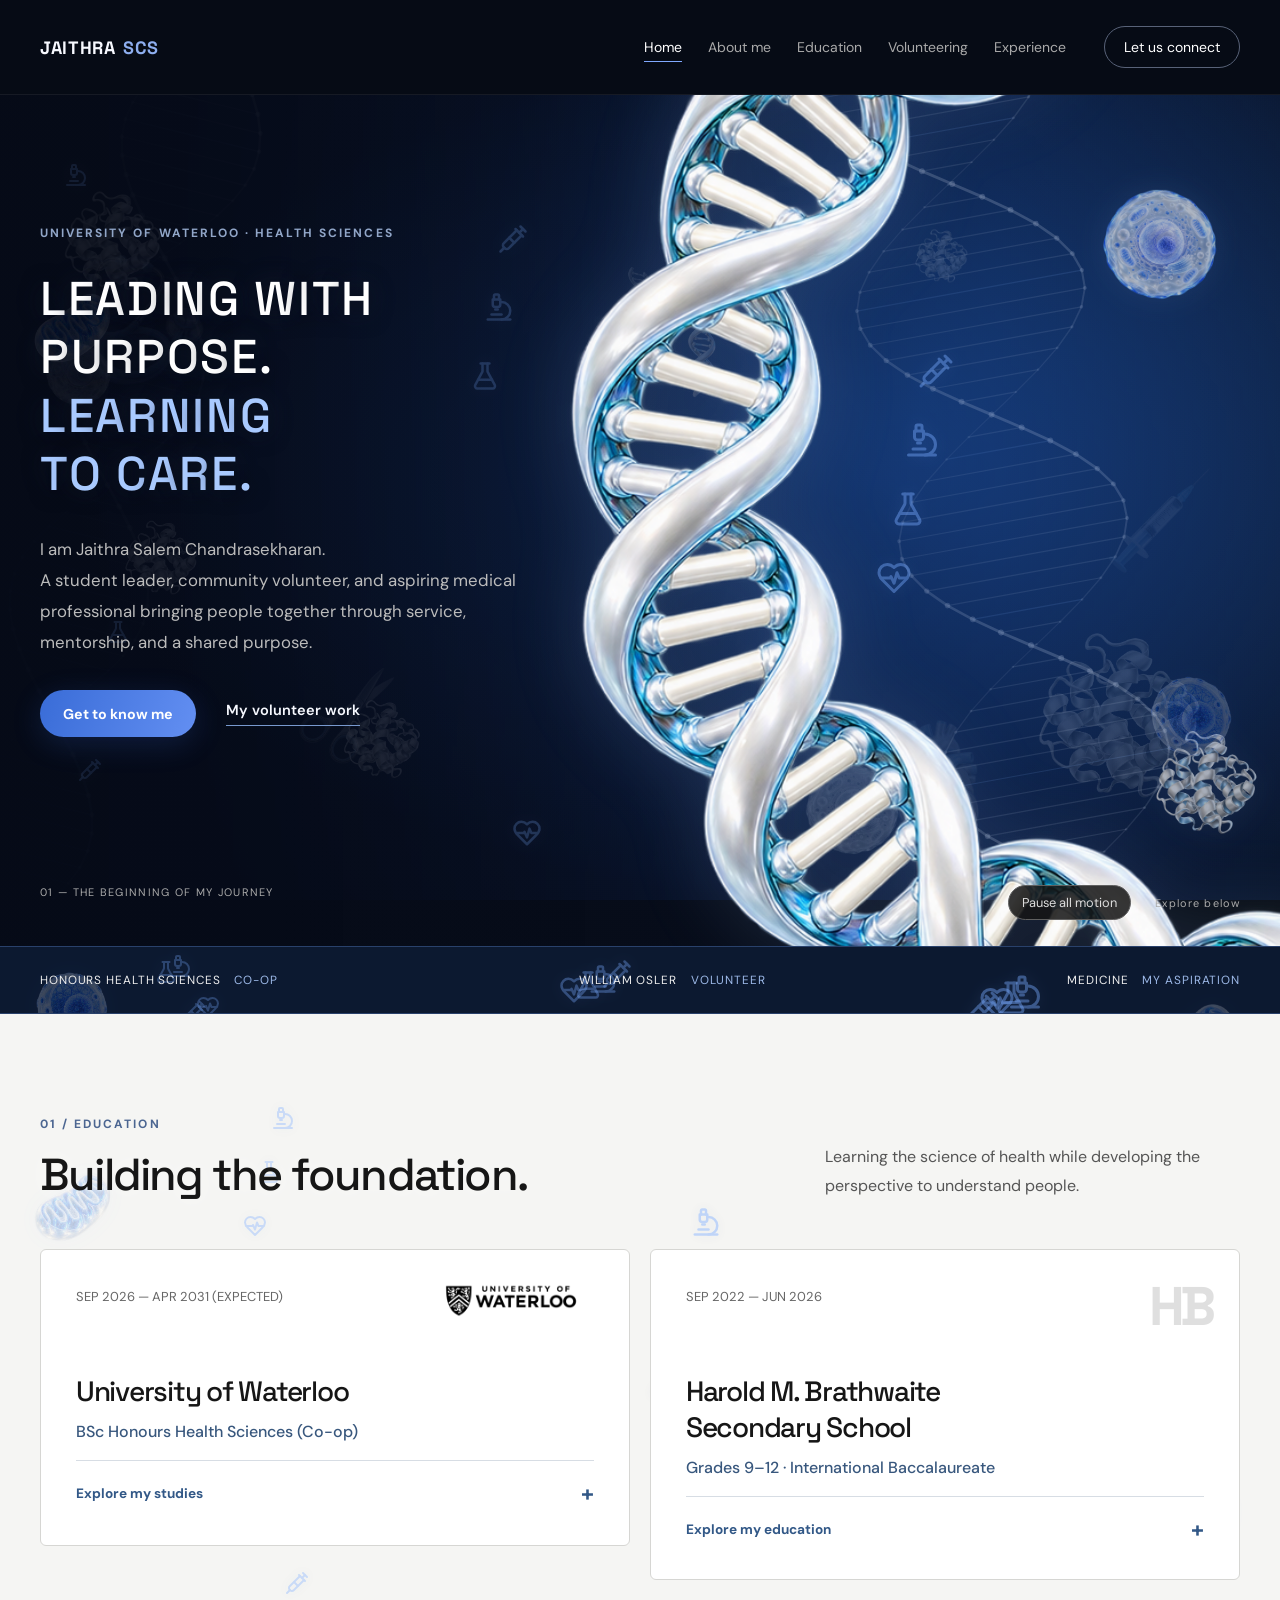
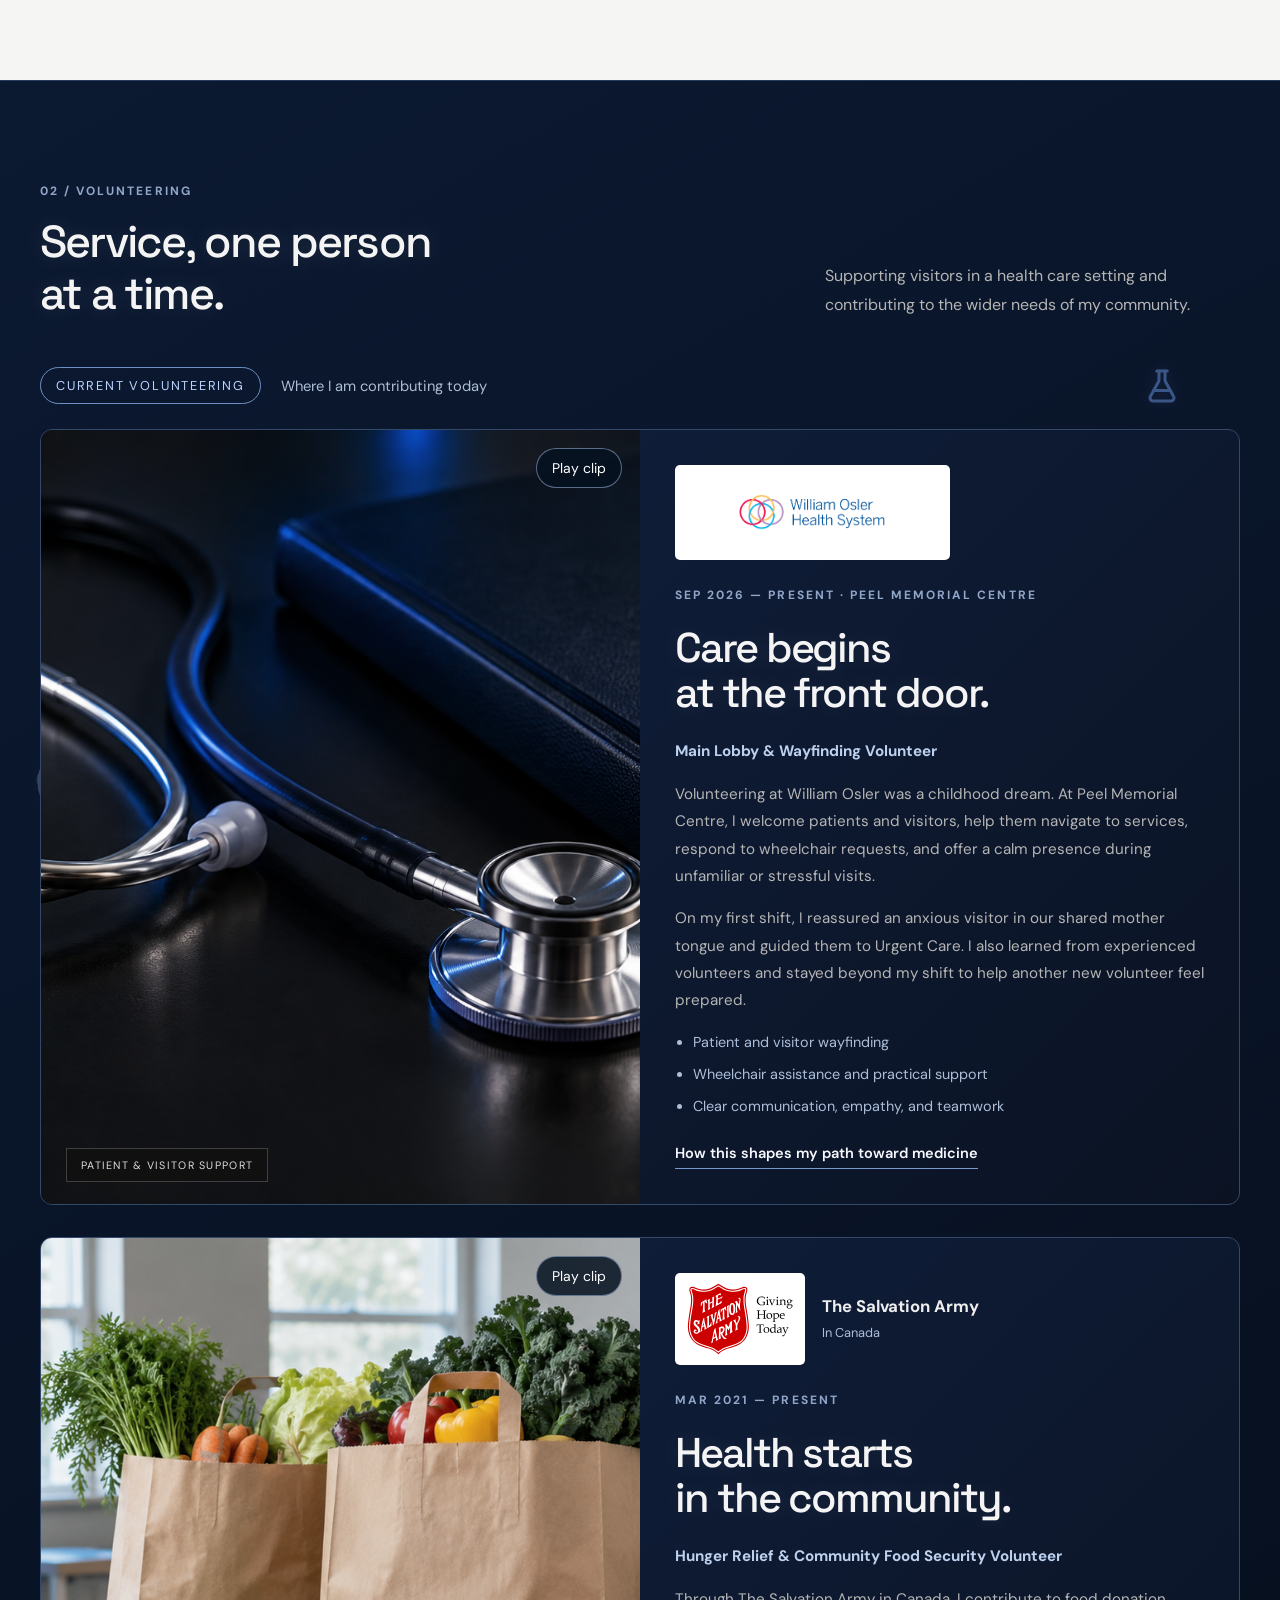
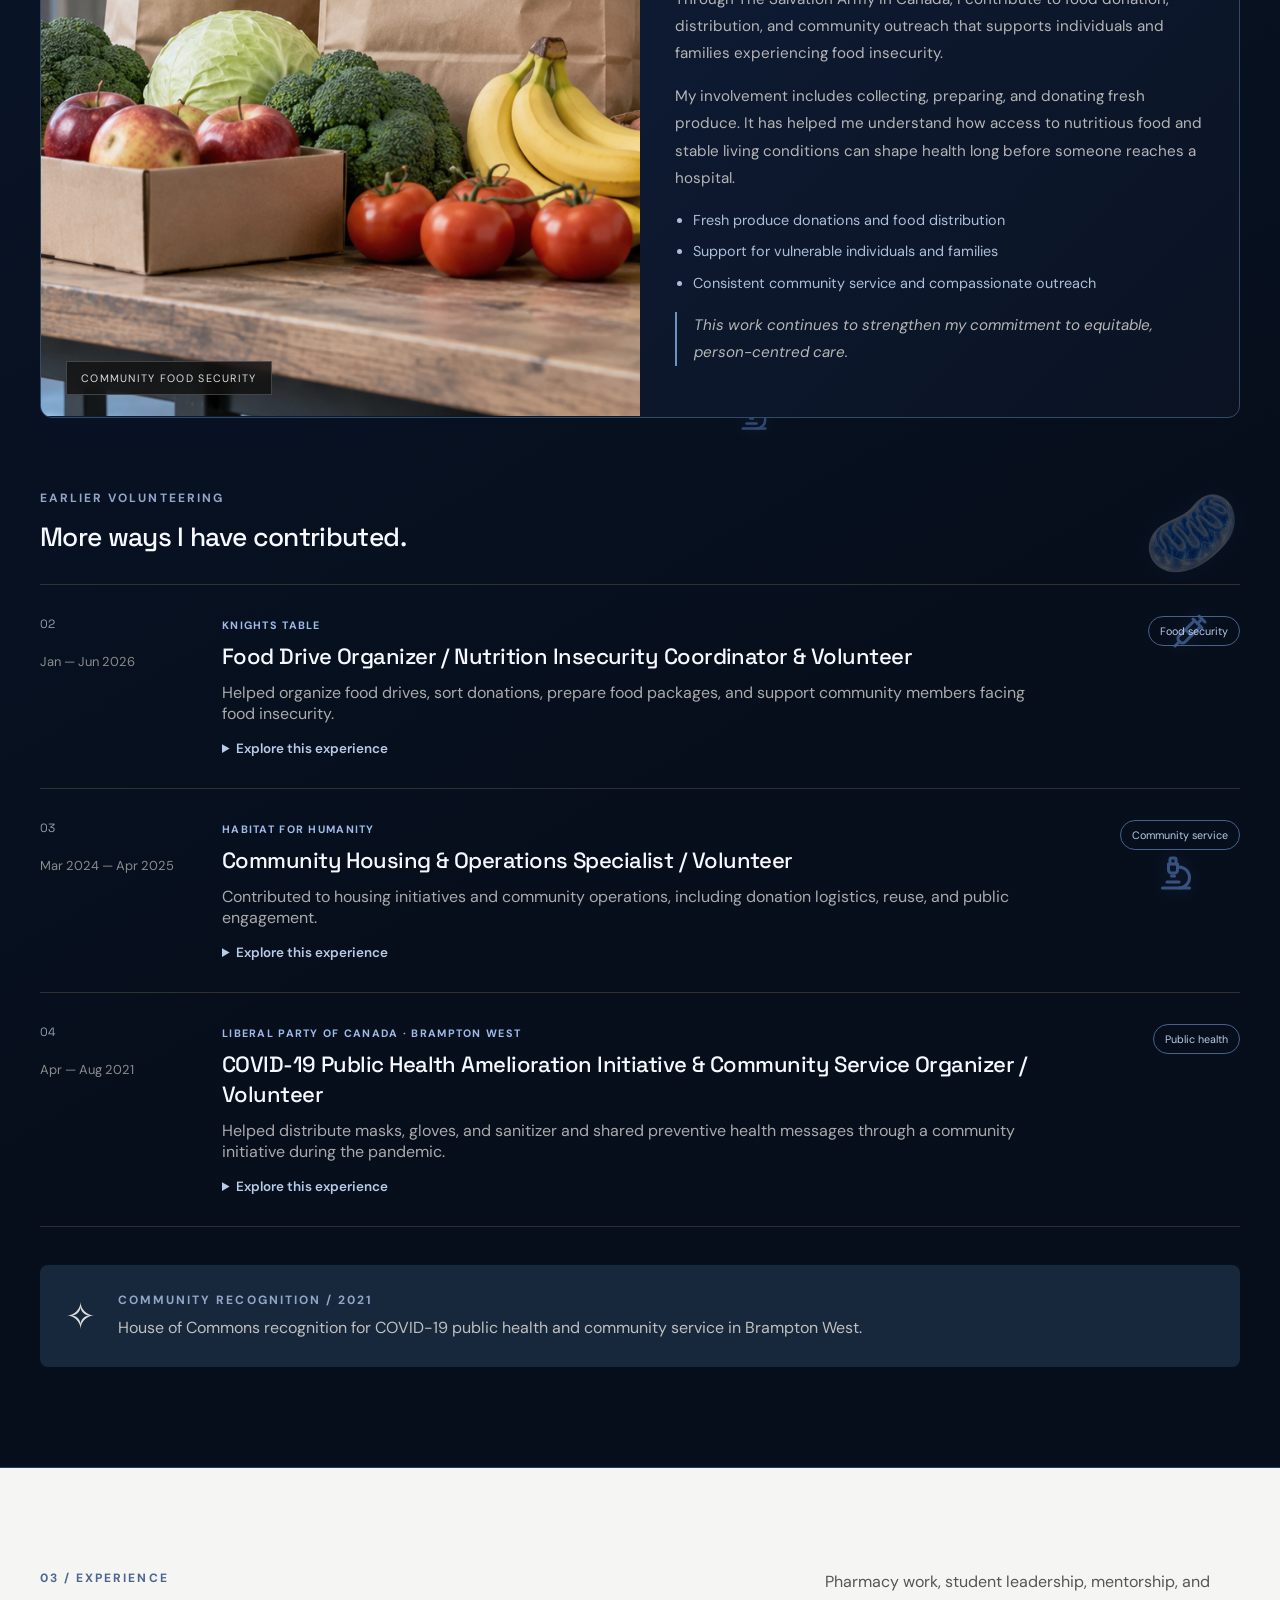
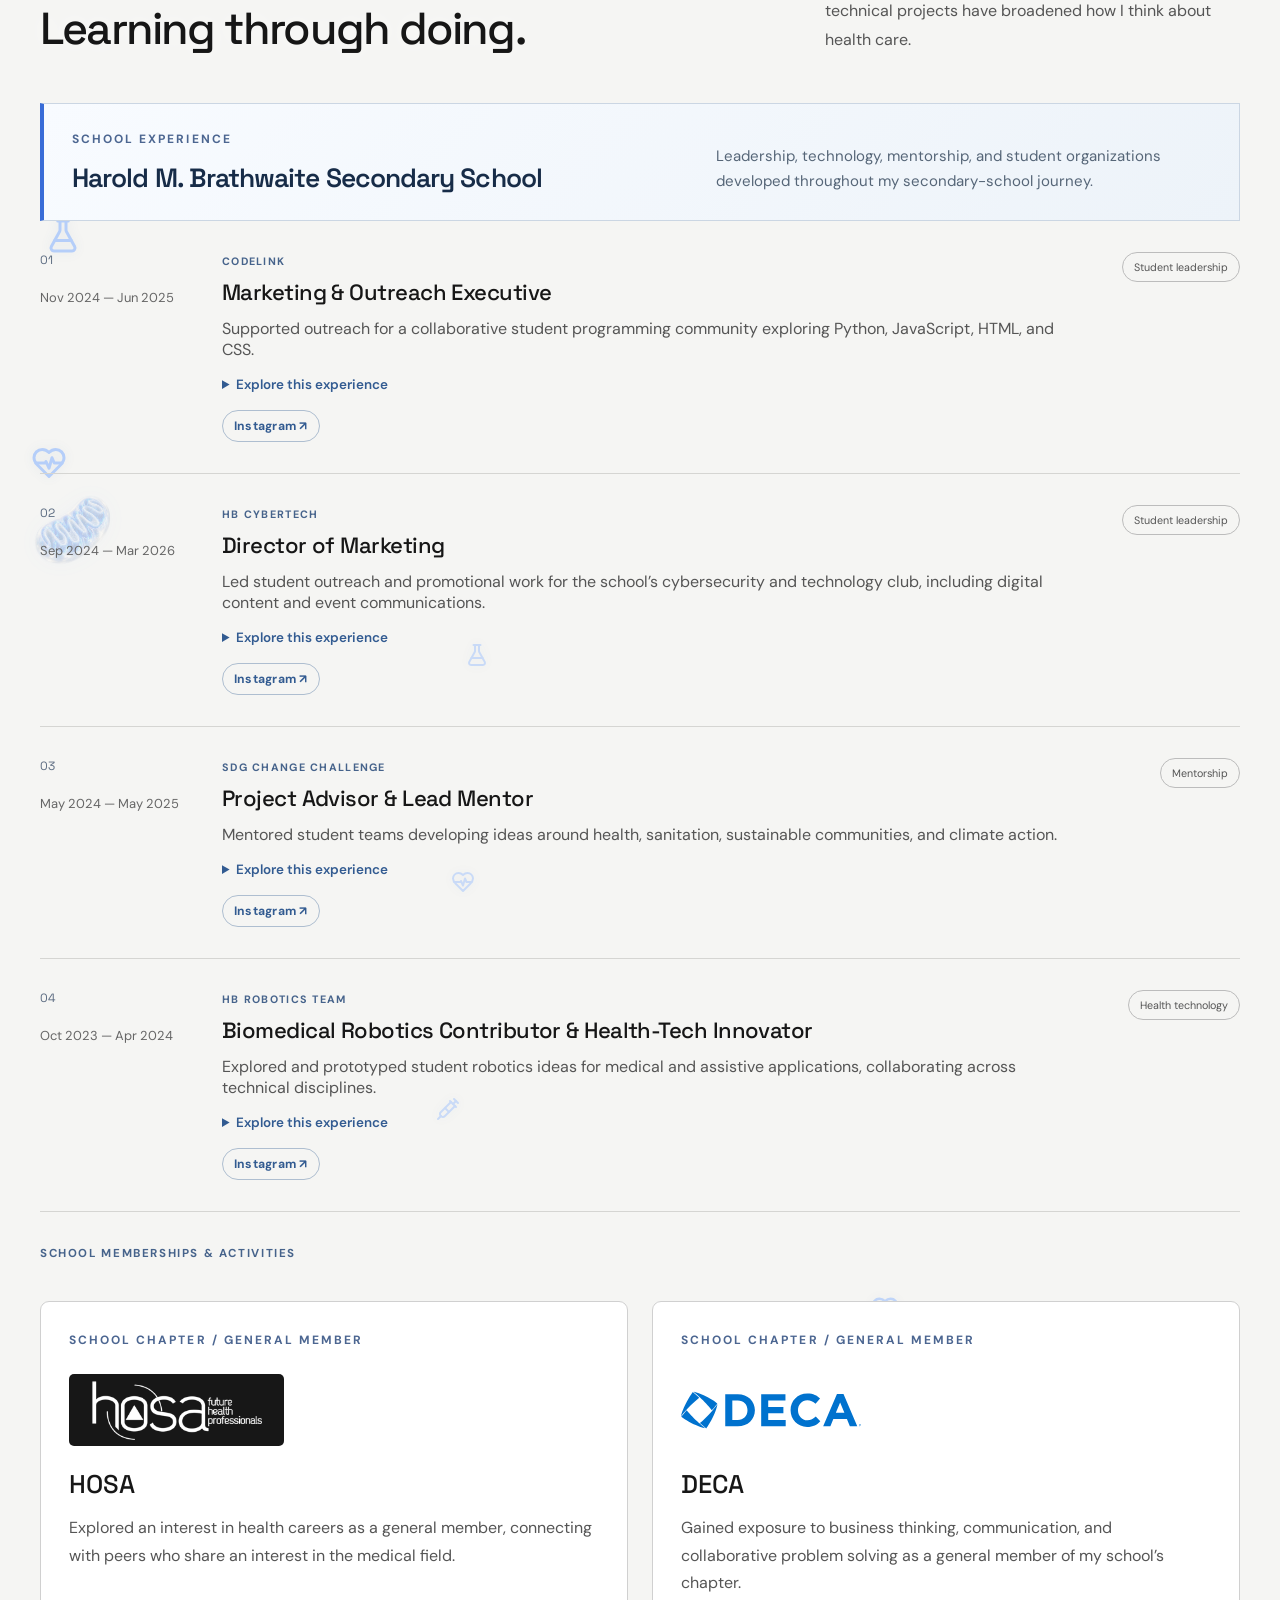
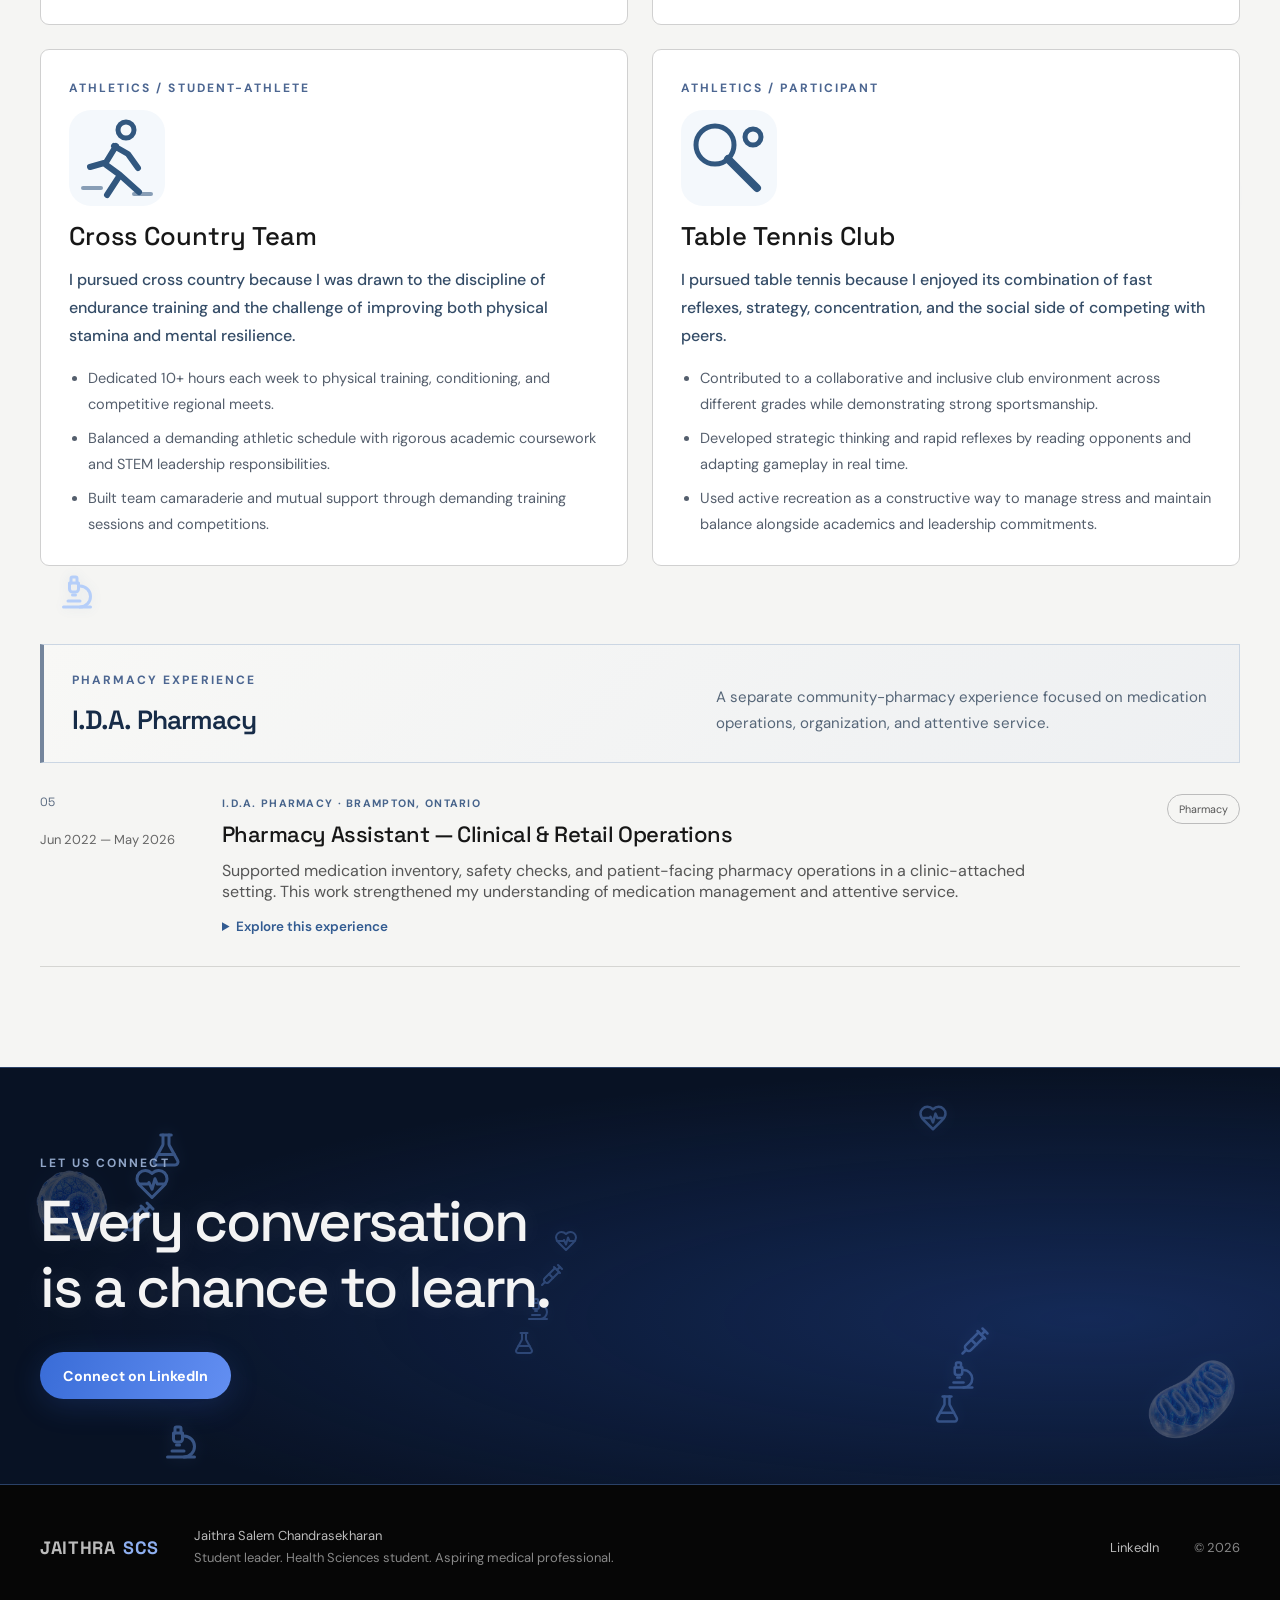
==== commit bc4eaea0: "Add school Instagram links and athletics icons" ====
--- a/index.html
+++ b/index.html
@@ -19,11 +19,11 @@
   <div class="role-list">
     <article class="role"><div class="role-left"><span class="role-number">01</span><span class="date">Nov 2024 — Jun 2025</span></div><div class="role-content"><p class="eyebrow">CodeLink</p><h3>Marketing &amp; Outreach Executive</h3><p>Supported outreach for a collaborative student programming community exploring Python, JavaScript, HTML, and CSS.</p><details class="role-details"><summary>Explore this experience</summary><ul><li>Supported outreach and promotion for a collaborative school programming community.</li><li>Encouraged participation in a space where students explored Python, JavaScript, HTML, and CSS.</li><li>Practised communicating technical interests clearly and supporting peer participation.</li></ul></details><div class="experience-links"><a href="https://www.instagram.com/hb_codelink/" target="_blank" rel="noopener noreferrer" aria-label="CodeLink on Instagram">Instagram ↗</a></div></div><span class="category">Student leadership</span></article>
 
-    <article class="role"><div class="role-left"><span class="role-number">02</span><span class="date">Sep 2024 — Mar 2026</span></div><div class="role-content"><p class="eyebrow">HB CyberTech</p><h3>Director of Marketing</h3><p>Led student outreach and promotional work for the school’s cybersecurity and technology club, including digital content and event communications.</p><details class="role-details"><summary>Explore this experience</summary><ul><li>Led a student marketing team promoting the club’s events, activities, and cybersecurity interests.</li><li>Reviewed and developed digital content, promotional materials, and social media communications.</li><li>Coordinated with fellow executives to align messaging, strengthen club visibility, and encourage student involvement.</li></ul></details></div><span class="category">Student leadership</span></article>
+    <article class="role"><div class="role-left"><span class="role-number">02</span><span class="date">Sep 2024 — Mar 2026</span></div><div class="role-content"><p class="eyebrow">HB CyberTech</p><h3>Director of Marketing</h3><p>Led student outreach and promotional work for the school’s cybersecurity and technology club, including digital content and event communications.</p><details class="role-details"><summary>Explore this experience</summary><ul><li>Led a student marketing team promoting the club’s events, activities, and cybersecurity interests.</li><li>Reviewed and developed digital content, promotional materials, and social media communications.</li><li>Coordinated with fellow executives to align messaging, strengthen club visibility, and encourage student involvement.</li></ul></details><div class="experience-links"><a href="https://www.instagram.com/hbcybertech/" target="_blank" rel="noopener noreferrer" aria-label="HB CyberTech on Instagram">Instagram ↗</a></div></div><span class="category">Student leadership</span></article>
 
-    <article class="role"><div class="role-left"><span class="role-number">03</span><span class="date">May 2024 — May 2025</span></div><div class="role-content"><p class="eyebrow">SDG Change Challenge</p><h3>Project Advisor &amp; Lead Mentor</h3><p>Mentored student teams developing ideas around health, sanitation, sustainable communities, and climate action.</p><details class="role-details"><summary>Explore this experience</summary><ul><li>Guided student teams through brainstorming, problem solving, and the development of feasible solutions.</li><li>Connected projects to Sustainable Development Goals 3, 6, 11, and 13: health, sanitation, sustainable communities, and climate action.</li><li>Supported collaboration, encouraged teams to consider different perspectives, and helped maintain progress through the challenge.</li></ul></details></div><span class="category">Mentorship</span></article>
+    <article class="role"><div class="role-left"><span class="role-number">03</span><span class="date">May 2024 — May 2025</span></div><div class="role-content"><p class="eyebrow">SDG Change Challenge</p><h3>Project Advisor &amp; Lead Mentor</h3><p>Mentored student teams developing ideas around health, sanitation, sustainable communities, and climate action.</p><details class="role-details"><summary>Explore this experience</summary><ul><li>Guided student teams through brainstorming, problem solving, and the development of feasible solutions.</li><li>Connected projects to Sustainable Development Goals 3, 6, 11, and 13: health, sanitation, sustainable communities, and climate action.</li><li>Supported collaboration, encouraged teams to consider different perspectives, and helped maintain progress through the challenge.</li></ul></details><div class="experience-links"><a href="https://www.instagram.com/hbss.sdg/" target="_blank" rel="noopener noreferrer" aria-label="HBSS SDG on Instagram">Instagram ↗</a></div></div><span class="category">Mentorship</span></article>
 
-    <article class="role"><div class="role-left"><span class="role-number">04</span><span class="date">Oct 2023 — Apr 2024</span></div><div class="role-content"><p class="eyebrow">HB Robotics Team</p><h3>Biomedical Robotics Contributor &amp; Health-Tech Innovator</h3><p>Explored and prototyped student robotics ideas for medical and assistive applications, collaborating across technical disciplines.</p><details class="role-details"><summary>Explore this experience</summary><ul><li>Proposed student project ideas involving medication dispensing, remote monitoring, and assistive robotics.</li><li>Contributed to the assembly, programming, testing, and troubleshooting of adaptable robotic prototypes.</li><li>Collaborated across hardware and software work while exploring how design choices could respond to human needs.</li></ul></details></div><span class="category">Health technology</span></article>
+    <article class="role"><div class="role-left"><span class="role-number">04</span><span class="date">Oct 2023 — Apr 2024</span></div><div class="role-content"><p class="eyebrow">HB Robotics Team</p><h3>Biomedical Robotics Contributor &amp; Health-Tech Innovator</h3><p>Explored and prototyped student robotics ideas for medical and assistive applications, collaborating across technical disciplines.</p><details class="role-details"><summary>Explore this experience</summary><ul><li>Proposed student project ideas involving medication dispensing, remote monitoring, and assistive robotics.</li><li>Contributed to the assembly, programming, testing, and troubleshooting of adaptable robotic prototypes.</li><li>Collaborated across hardware and software work while exploring how design choices could respond to human needs.</li></ul></details><div class="experience-links"><a href="https://www.instagram.com/hbrobotics/" target="_blank" rel="noopener noreferrer" aria-label="HB Robotics on Instagram">Instagram ↗</a></div></div><span class="category">Health technology</span></article>
   </div>
 
   <p class="experience-subgroup-label">School memberships &amp; activities</p>
@@ -31,9 +31,9 @@
     <article><p class="eyebrow">SCHOOL CHAPTER / GENERAL MEMBER</p><a class="organization-logo hosa-logo" href="https://hosa.org/" target="_blank" rel="noopener noreferrer"><img src="./assets/hosa.png" alt="HOSA — Future Health Professionals" width="268" height="93" loading="lazy"></a><h3>HOSA</h3><p>Explored an interest in health careers as a general member, connecting with peers who share an interest in the medical field.</p></article>
     <article><p class="eyebrow">SCHOOL CHAPTER / GENERAL MEMBER</p><a class="organization-logo deca-logo" href="https://www.deca.org/" target="_blank" rel="noopener noreferrer"><img src="./assets/deca.svg" alt="DECA" width="170" height="85" loading="lazy"></a><h3>DECA</h3><p>Gained exposure to business thinking, communication, and collaborative problem solving as a general member of my school’s chapter.</p></article>
 
-    <article class="activity-card"><p class="eyebrow">ATHLETICS / STUDENT-ATHLETE</p><div class="activity-mark" aria-hidden="true">XC</div><h3>Cross Country Team</h3><p class="activity-interest">I pursued cross country because I was drawn to the discipline of endurance training and the challenge of improving both physical stamina and mental resilience.</p><ul class="activity-points"><li>Dedicated 10+ hours each week to physical training, conditioning, and competitive regional meets.</li><li>Balanced a demanding athletic schedule with rigorous academic coursework and STEM leadership responsibilities.</li><li>Built team camaraderie and mutual support through demanding training sessions and competitions.</li></ul></article>
+    <article class="activity-card"><p class="eyebrow">ATHLETICS / STUDENT-ATHLETE</p><img class="activity-icon" src="./assets/cross-country.svg" alt="Cross country running icon" width="96" height="96" loading="lazy"><h3>Cross Country Team</h3><p class="activity-interest">I pursued cross country because I was drawn to the discipline of endurance training and the challenge of improving both physical stamina and mental resilience.</p><ul class="activity-points"><li>Dedicated 10+ hours each week to physical training, conditioning, and competitive regional meets.</li><li>Balanced a demanding athletic schedule with rigorous academic coursework and STEM leadership responsibilities.</li><li>Built team camaraderie and mutual support through demanding training sessions and competitions.</li></ul></article>
 
-    <article class="activity-card"><p class="eyebrow">ATHLETICS / PARTICIPANT</p><div class="activity-mark" aria-hidden="true">TT</div><h3>Table Tennis Club</h3><p class="activity-interest">I pursued table tennis because I enjoyed its combination of fast reflexes, strategy, concentration, and the social side of competing with peers.</p><ul class="activity-points"><li>Contributed to a collaborative and inclusive club environment across different grades while demonstrating strong sportsmanship.</li><li>Developed strategic thinking and rapid reflexes by reading opponents and adapting gameplay in real time.</li><li>Used active recreation as a constructive way to manage stress and maintain balance alongside academics and leadership commitments.</li></ul></article>
+    <article class="activity-card"><p class="eyebrow">ATHLETICS / PARTICIPANT</p><img class="activity-icon" src="./assets/table-tennis.svg" alt="Table tennis paddle and ball icon" width="96" height="96" loading="lazy"><h3>Table Tennis Club</h3><p class="activity-interest">I pursued table tennis because I enjoyed its combination of fast reflexes, strategy, concentration, and the social side of competing with peers.</p><ul class="activity-points"><li>Contributed to a collaborative and inclusive club environment across different grades while demonstrating strong sportsmanship.</li><li>Developed strategic thinking and rapid reflexes by reading opponents and adapting gameplay in real time.</li><li>Used active recreation as a constructive way to manage stress and maintain balance alongside academics and leadership commitments.</li></ul></article>
   </div>
 </div>
 
--- a/styles.css
+++ b/styles.css
@@ -127,3 +127,50 @@
   .experience-group-heading{padding:21px 20px}
   .experience-group-heading h3{font-size:1.4rem}
 }
+
+
+/* School experience links and athletics */
+.experience-links{margin-top:17px}
+.experience-links a{
+  display:inline-flex;
+  align-items:center;
+  gap:6px;
+  padding:7px 11px;
+  border:1px solid #aebed0;
+  border-radius:999px;
+  color:#325b91;
+  font-size:.76rem;
+  font-weight:700;
+  letter-spacing:.02em;
+}
+.experience-links a:hover{background:#edf4fc;color:#183f73}
+.activity-card{position:relative}
+.activity-mark{
+  display:inline-flex;
+  align-items:center;
+  justify-content:center;
+  width:58px;
+  height:58px;
+  margin:10px 0 6px;
+  border:1px solid #aab9ca;
+  border-radius:50%;
+  color:#31577f;
+  font-family:'Space Grotesk',sans-serif;
+  font-weight:700;
+  letter-spacing:.08em;
+  background:#f4f8fc;
+}
+.activity-interest{
+  color:#344c67!important;
+  font-weight:500;
+  line-height:1.75!important;
+  margin-bottom:16px!important;
+}
+.activity-points{
+  margin:0;
+  padding-left:19px;
+  color:#555f6d;
+  font-size:.91rem;
+  line-height:1.75;
+}
+.activity-points li+li{margin-top:9px}
